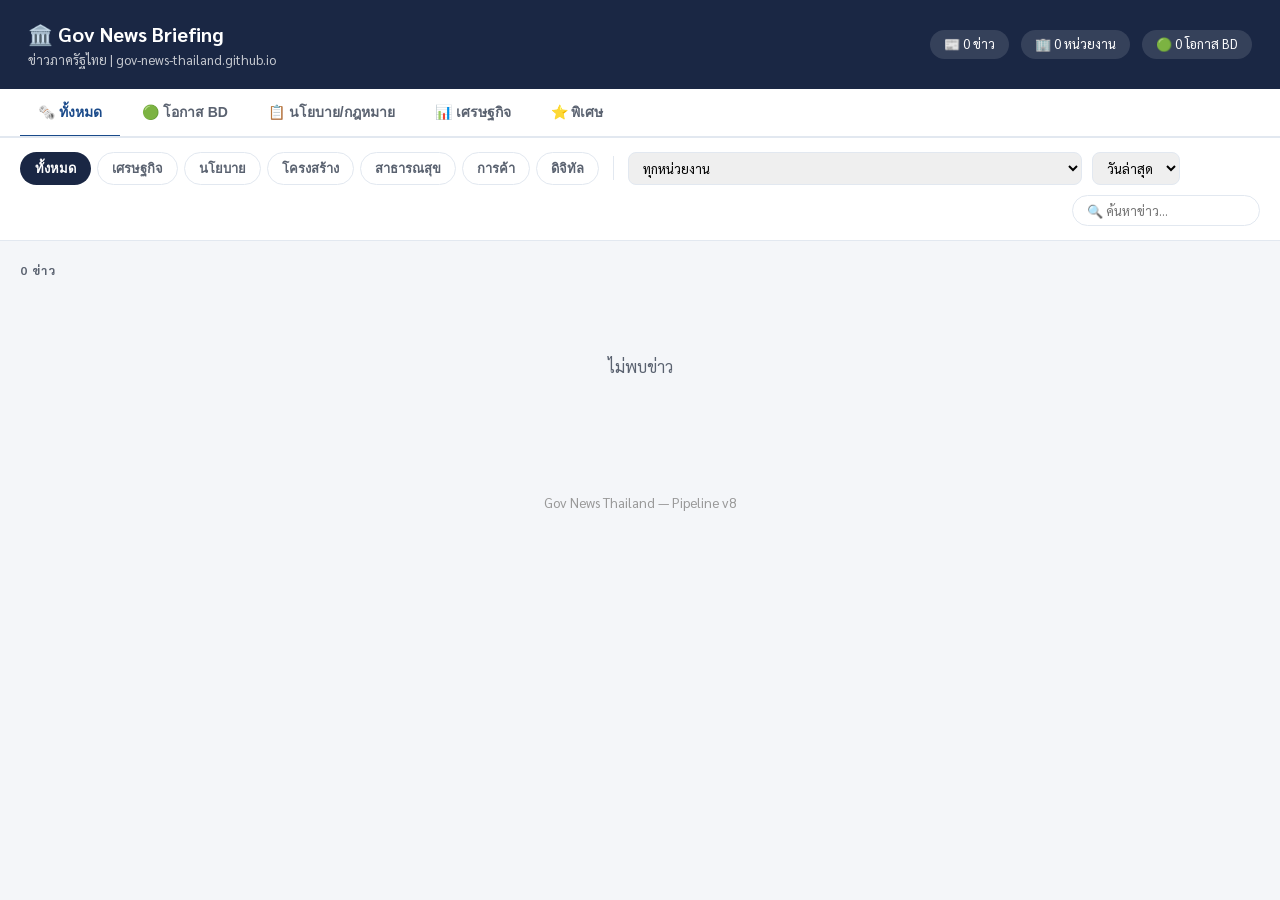
==== index.html @ 4b2e3bde "Update date filter: default to latest day, add yesterday option" ====
<!DOCTYPE html>
<html lang="th">
<head>
<meta charset="UTF-8">
<meta name="viewport" content="width=device-width, initial-scale=1.0">
<title>Gov News Briefing — ข่าวภาครัฐไทย</title>
<link rel="stylesheet" href="./assets/style.css">
</head>
<body>
<header class="site-header">
  <div>
    <h1>🏛️ Gov News Briefing</h1>
    <div class="meta" id="headerMeta">ข่าวภาครัฐไทย | gov-news-thailand.github.io</div>
  </div>
  <div class="stats" id="headerStats">
    <div class="stat-pill" id="statTotal">📰 0 ข่าว</div>
    <div class="stat-pill" id="statAgencies">🏢 0 หน่วยงาน</div>
    <div class="stat-pill" id="statBD">🟢 0 โอกาส BD</div>
  </div>
</header>
<nav class="tab-bar">
  <button class="tab-btn active" data-tab="all">🗞️ ทั้งหมด</button>
  <button class="tab-btn" data-tab="bd">🟢 โอกาส BD</button>
  <button class="tab-btn" data-tab="policy">📋 นโยบาย/กฎหมาย</button>
  <button class="tab-btn" data-tab="economy">📊 เศรษฐกิจ</button>
  <button class="tab-btn" data-tab="special">⭐ พิเศษ</button>
</nav>
<div class="filter-bar" id="filterBar">
  <div class="filter-group" id="catFilters">
    <button class="filter-btn active" data-cat="ALL">ทั้งหมด</button>
    <button class="filter-btn" data-cat="ECONOMY">เศรษฐกิจ</button>
    <button class="filter-btn" data-cat="POLICY">นโยบาย</button>
    <button class="filter-btn" data-cat="INFRA">โครงสร้าง</button>
    <button class="filter-btn" data-cat="HEALTH">สาธารณสุข</button>
    <button class="filter-btn" data-cat="TRADE">การค้า</button>
    <button class="filter-btn" data-cat="DIGITAL">ดิจิทัล</button>
  </div>
  <div class="filter-sep"></div>
  <select class="agency-filter" id="agencyFilter">
    <option value="">ทุกหน่วยงาน</option>
  </select>
  <select class="days-filter" id="daysFilter">
    <option value="1" selected>วันล่าสุด</option>
    <option value="2">เมื่อวาน</option>
    <option value="3">3 วัน</option>
    <option value="7">7 วัน</option>
    <option value="all">ทั้งหมด</option>
  </select>
  <input class="search-box" id="searchInput" placeholder="🔍 ค้นหาข่าว...">
</div>
<div class="main" id="mainContent">
  <div class="section-label" id="sectionLabel">กำลังโหลด...</div>
  <div class="card-grid" id="cardGrid"></div>
  <div class="empty-msg" id="emptyMsg" style="display:none">ไม่พบข่าว</div>
</div>
<div class="special-page" id="specialPage">
  <div class="special-tabs">
    <button class="special-tab-btn active" data-stab="proc">📦 จัดซื้อจัดจ้าง</button>
    <button class="special-tab-btn" data-stab="tax">💰 ภาษี</button>
    <button class="special-tab-btn" data-stab="labor">👷 แรงงาน</button>
  </div>
  <div class="card-area" id="specialContent"></div>
</div>
<div class="modal-overlay" id="modalOverlay">
  <div class="modal-box" id="modalBox"></div>
</div>
<footer><p>Gov News Thailand — Pipeline v8</p></footer>
<script src="./js/app.js"></script>
</body>
</html>
---- assets/style.css ----
@import url('https://fonts.googleapis.com/css2?family=Sarabun:wght@300;400;600;700&display=swap');
:root{--bg:#f4f6f9;--card-bg:#fff;--header-bg:#1a2744;--text:#1a1a2e;--text-sub:#5a6270;--border:#e2e8f0;--shadow:0 2px 8px rgba(0,0,0,0.08);--radius:10px;--accent:#1a4a8a;--pri-a:#e74c3c;--pri-b:#f39c12;--pri-c:#95a5a6}
*{box-sizing:border-box;margin:0;padding:0}
body{font-family:'Sarabun','Noto Sans Thai',sans-serif;background:var(--bg);color:var(--text);font-size:15px;line-height:1.6}
.site-header{background:var(--header-bg);color:#fff;padding:18px 28px;display:flex;align-items:center;justify-content:space-between;flex-wrap:wrap;gap:12px}
.site-header h1{font-size:20px;font-weight:700}.site-header .meta{font-size:13px;opacity:.75}
.stats{display:flex;gap:12px;flex-wrap:wrap}.stat-pill{background:rgba(255,255,255,.12);border-radius:20px;padding:4px 14px;font-size:13px}
.tab-bar{background:#fff;border-bottom:2px solid var(--border);padding:0 20px;display:flex;gap:4px;overflow-x:auto}
.tab-btn{padding:12px 18px;font-size:14px;font-weight:600;border:none;background:none;cursor:pointer;color:var(--text-sub);border-bottom:3px solid transparent;margin-bottom:-2px;white-space:nowrap;transition:.2s}
.tab-btn:hover{color:var(--accent)}.tab-btn.active{color:var(--accent);border-bottom-color:var(--accent)}
.filter-bar{background:#fff;padding:14px 20px;display:flex;gap:10px;flex-wrap:wrap;align-items:center;border-bottom:1px solid var(--border)}
.filter-group{display:flex;gap:6px;flex-wrap:wrap}
.filter-btn{padding:5px 14px;border-radius:20px;font-size:13px;font-weight:600;border:1.5px solid var(--border);background:#fff;cursor:pointer;color:var(--text-sub);transition:.15s}
.filter-btn:hover{border-color:#666;color:#333}.filter-btn.active{color:#fff;background:var(--header-bg);border-color:transparent}
.filter-sep{width:1px;height:24px;background:var(--border);margin:0 4px}
.agency-filter,.days-filter{padding:6px 10px;border-radius:8px;border:1.5px solid var(--border);font-size:13px;font-family:inherit;cursor:pointer}
.search-box{margin-left:auto;padding:6px 14px;border-radius:20px;border:1.5px solid var(--border);font-size:13px;min-width:180px;font-family:inherit}
.search-box:focus{outline:none;border-color:var(--accent)}
.main{max-width:1300px;margin:0 auto;padding:20px}
.section-label{font-size:12px;font-weight:700;color:var(--text-sub);text-transform:uppercase;letter-spacing:1px;margin-bottom:14px}
.card-grid{display:grid;grid-template-columns:repeat(auto-fill,minmax(340px,1fr));gap:16px}
.news-card{background:var(--card-bg);border-radius:var(--radius);border:1px solid var(--border);box-shadow:var(--shadow);padding:16px 18px;cursor:pointer;transition:.2s;display:flex;flex-direction:column;gap:10px}
.news-card:hover{box-shadow:0 6px 20px rgba(0,0,0,.12);transform:translateY(-2px)}
.news-card.hidden{display:none}
.news-card.priority-A{border-left:4px solid var(--pri-a)}
.news-card.priority-B{border-left:4px solid var(--pri-b)}
.news-card.priority-C{border-left:4px solid var(--pri-c)}
.card-top{display:flex;align-items:center;gap:8px;flex-wrap:wrap}
.cat-badge{font-size:11px;font-weight:700;padding:3px 10px;border-radius:12px;color:#fff}
.cat-ECONOMY{background:#1a6b3a}.cat-POLICY{background:#1a4a8a}.cat-LAW{background:#6b1a6b}
.cat-POLITICS{background:#8a4a00}.cat-INFRA{background:#556b2f}.cat-HEALTH{background:#cc0033}
.cat-TRADE{background:#008080}.cat-INTEGRITY{background:#8b0000}.cat-DIGITAL{background:#006699}.cat-ENERGY{background:#cc6600}
.agency-tag{font-size:11px;background:#f0f4ff;color:#3a5a99;padding:2px 8px;border-radius:10px;font-weight:600}
.date-tag{font-size:11px;color:var(--text-sub);margin-left:auto}
.bd-badge{font-size:11px;font-weight:700;background:#fff3cd;color:#856404;padding:2px 8px;border-radius:10px;border:1px solid #f0c04d}
.origin-badge{font-size:11px;font-weight:600;padding:2px 8px;border-radius:10px}
.origin-direct{background:#ebf5fb;color:#2980b9}.origin-indirect{background:#fef9e7;color:#f39c12}
.card-headline{font-size:15px;font-weight:700;line-height:1.45}
.card-summary{font-size:13.5px;color:#3a3a4a;line-height:1.65}
.card-highlights{display:flex;gap:6px;flex-wrap:wrap}
.hl-chip{font-size:12px;background:#f0f4ff;color:#2a4a99;padding:2px 8px;border-radius:8px;font-weight:600}
.card-footer{display:flex;align-items:center;justify-content:space-between;margin-top:4px}
.src-link{font-size:12px;color:var(--accent);text-decoration:none;font-weight:600}.src-link:hover{text-decoration:underline}
.modal-overlay{display:none;position:fixed;inset:0;background:rgba(0,0,0,.5);z-index:1000;align-items:center;justify-content:center;padding:20px}
.modal-overlay.open{display:flex}
.modal-box{background:#fff;border-radius:14px;max-width:700px;width:100%;max-height:85vh;overflow-y:auto;padding:28px;box-shadow:0 20px 60px rgba(0,0,0,.25)}
.modal-close{float:right;background:#f0f0f0;border:none;border-radius:50%;width:32px;height:32px;font-size:18px;cursor:pointer;line-height:32px;text-align:center}
.modal-headline{font-size:20px;font-weight:700;line-height:1.4;margin:10px 0 12px}
.modal-meta{font-size:13px;color:var(--text-sub);margin-bottom:14px;display:flex;gap:10px;flex-wrap:wrap}
.modal-body{font-size:14.5px;line-height:1.75;color:#2a2a3a;white-space:pre-line}
.modal-section{margin-top:16px;padding-top:14px;border-top:1px solid var(--border)}
.modal-section h4{font-size:13px;font-weight:700;color:var(--text-sub);margin-bottom:6px}
.modal-link{display:inline-block;margin-top:12px;padding:8px 18px;background:var(--accent);color:#fff;border-radius:8px;font-size:13px;font-weight:700;text-decoration:none}
.special-page{display:none;max-width:1300px;margin:0 auto;padding:20px}.special-page.active{display:block}
.special-tabs{background:#fffbf0;border-bottom:1px solid #e8d88a;padding:0 20px;display:flex;gap:4px;overflow-x:auto}
.special-tab-btn{padding:9px 16px;font-size:13px;font-weight:600;border:none;background:none;cursor:pointer;color:#8a6800;border-bottom:3px solid transparent;white-space:nowrap}
.special-tab-btn.active{color:#5a4000;border-bottom-color:#e8a800;background:rgba(232,168,0,.08)}
.article-detail{background:var(--card-bg);border-radius:var(--radius);padding:28px;box-shadow:var(--shadow)}
.article-detail h1{font-size:22px;margin-bottom:16px;line-height:1.4}
.article-detail .meta{font-size:13px;color:var(--text-sub);margin-bottom:16px}
.article-detail .article-content{font-size:15px;line-height:1.8;white-space:pre-line}
.article-detail .bd-section{margin-top:20px;padding:16px;background:#e8f5e9;border-radius:8px}
.empty-msg{text-align:center;padding:60px;color:var(--text-sub);font-size:16px}
footer{text-align:center;padding:2rem;color:#999;font-size:.85rem}
@media(max-width:768px){.card-grid{grid-template-columns:1fr}.filter-bar{flex-direction:column;align-items:stretch}.search-box{margin-left:0}.site-header{padding:14px 16px}.site-header h1{font-size:17px}}
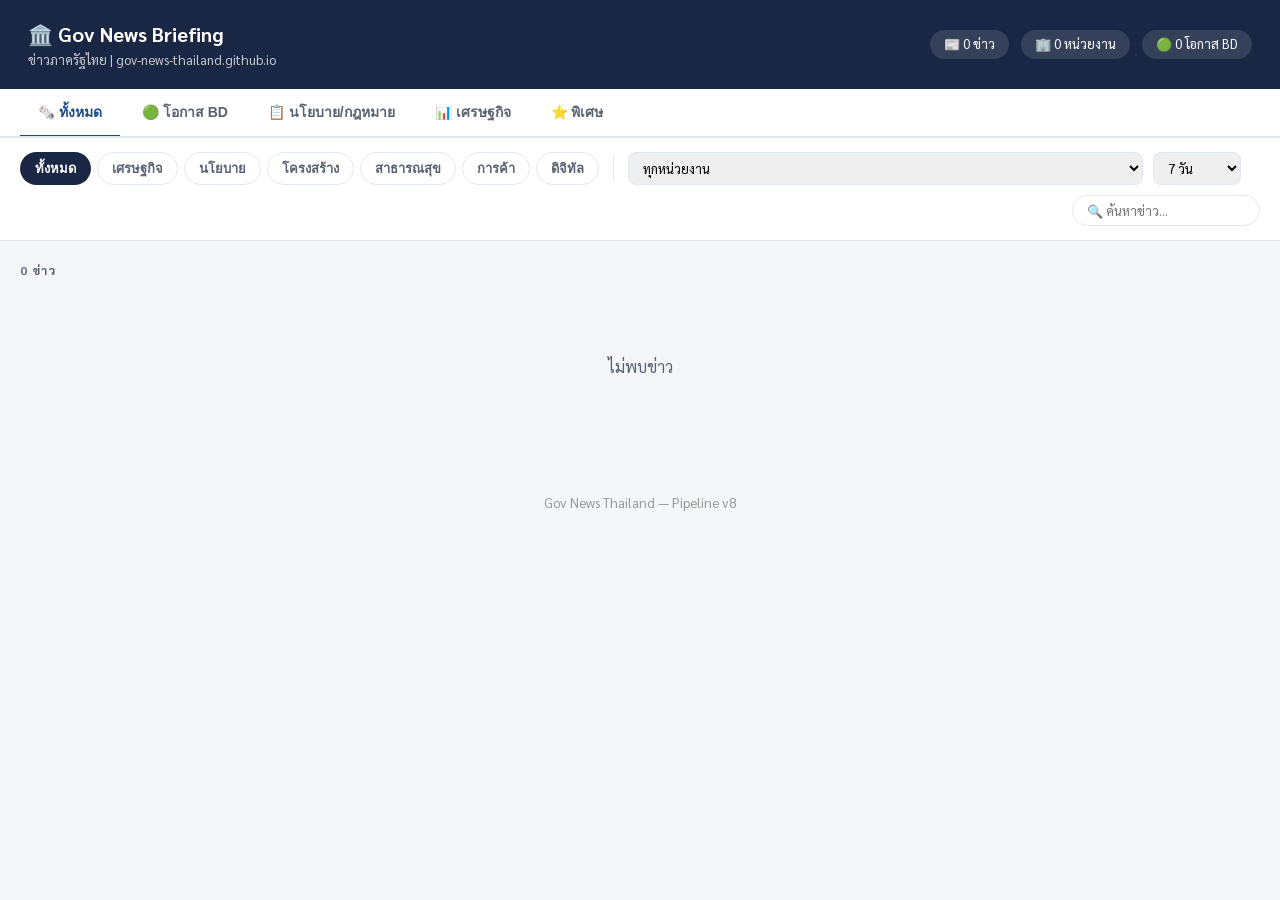
==== commit d63c2450: "Default date filter to 7 days" ====
--- a/index.html
+++ b/index.html
@@ -40,10 +40,12 @@
     <option value="">ทุกหน่วยงาน</option>
   </select>
   <select class="days-filter" id="daysFilter">
-    <option value="1" selected>วันล่าสุด</option>
+    <option value="1">วันล่าสุด</option>
     <option value="2">เมื่อวาน</option>
     <option value="3">3 วัน</option>
-    <option value="7">7 วัน</option>
+    <option value="7" selected>7 วัน</option>
+    <option value="14">14 วัน</option>
+    <option value="30">30 วัน</option>
     <option value="all">ทั้งหมด</option>
   </select>
   <input class="search-box" id="searchInput" placeholder="🔍 ค้นหาข่าว...">
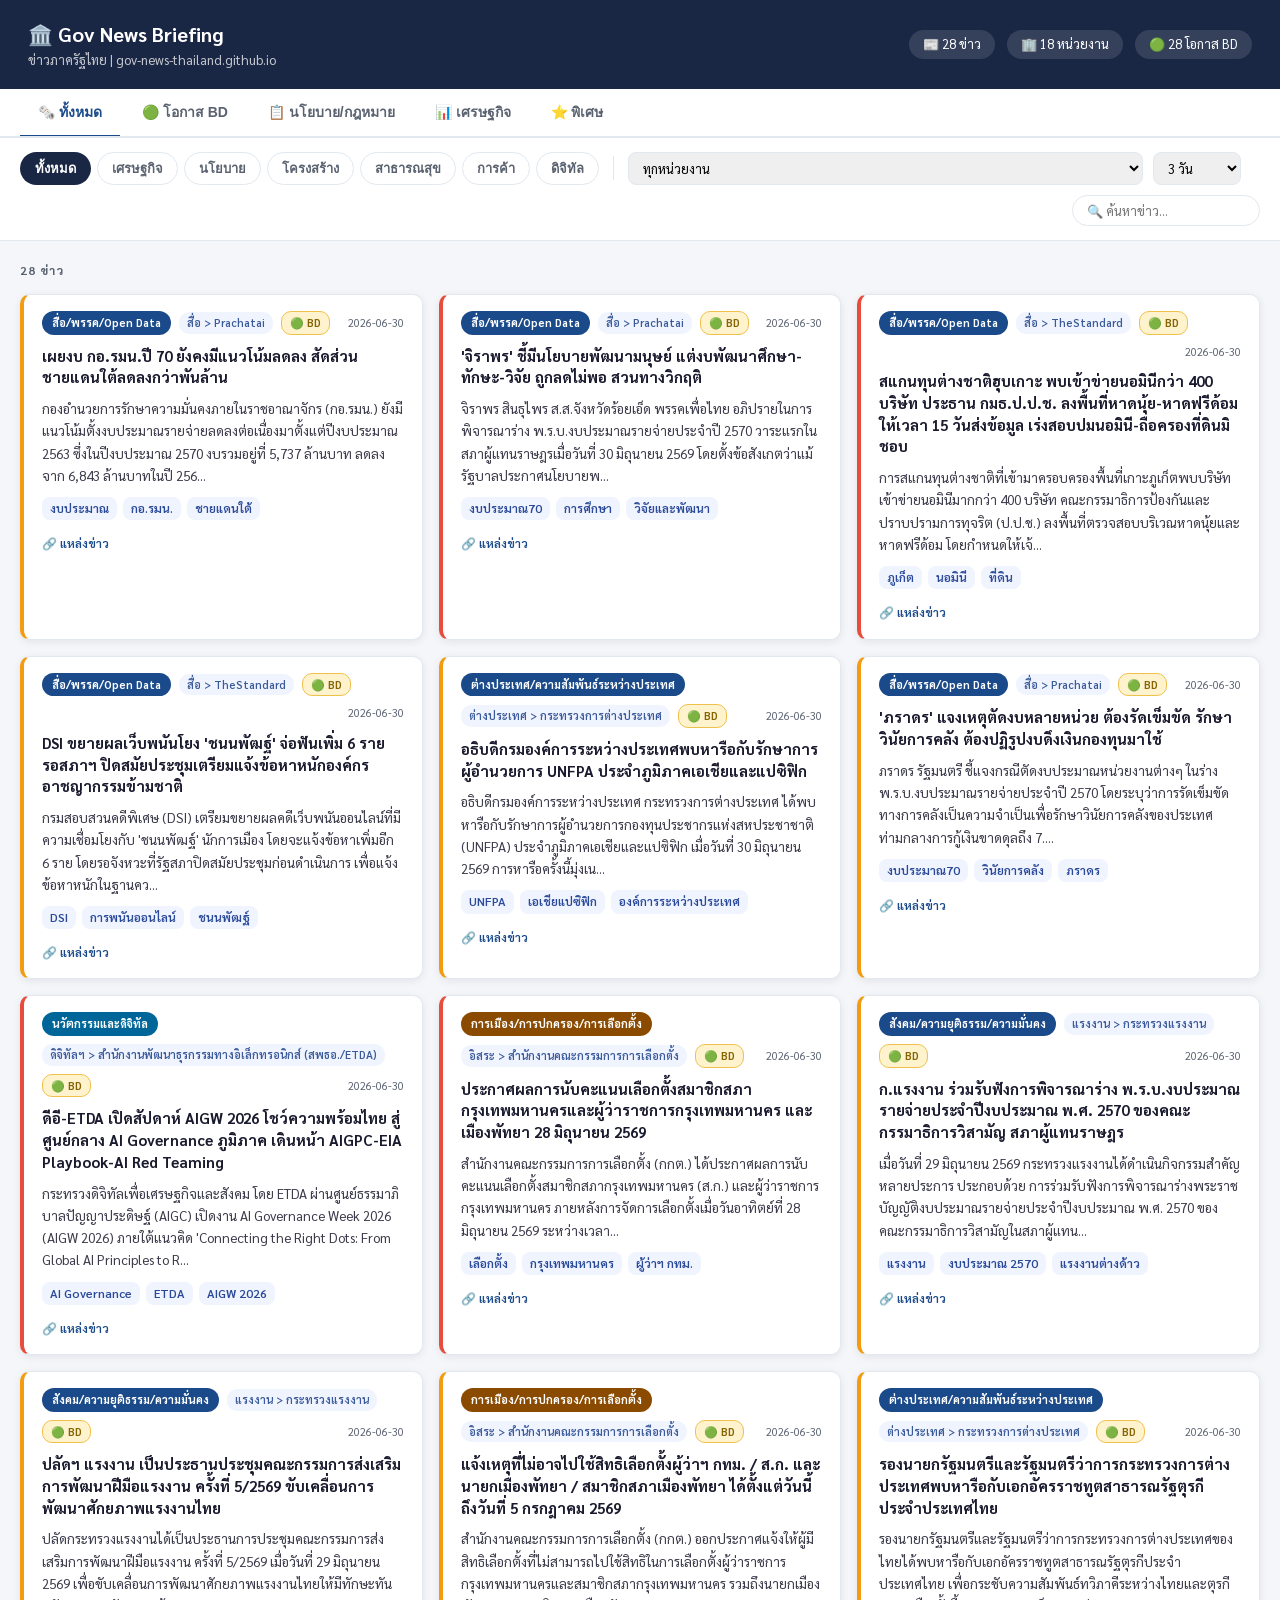
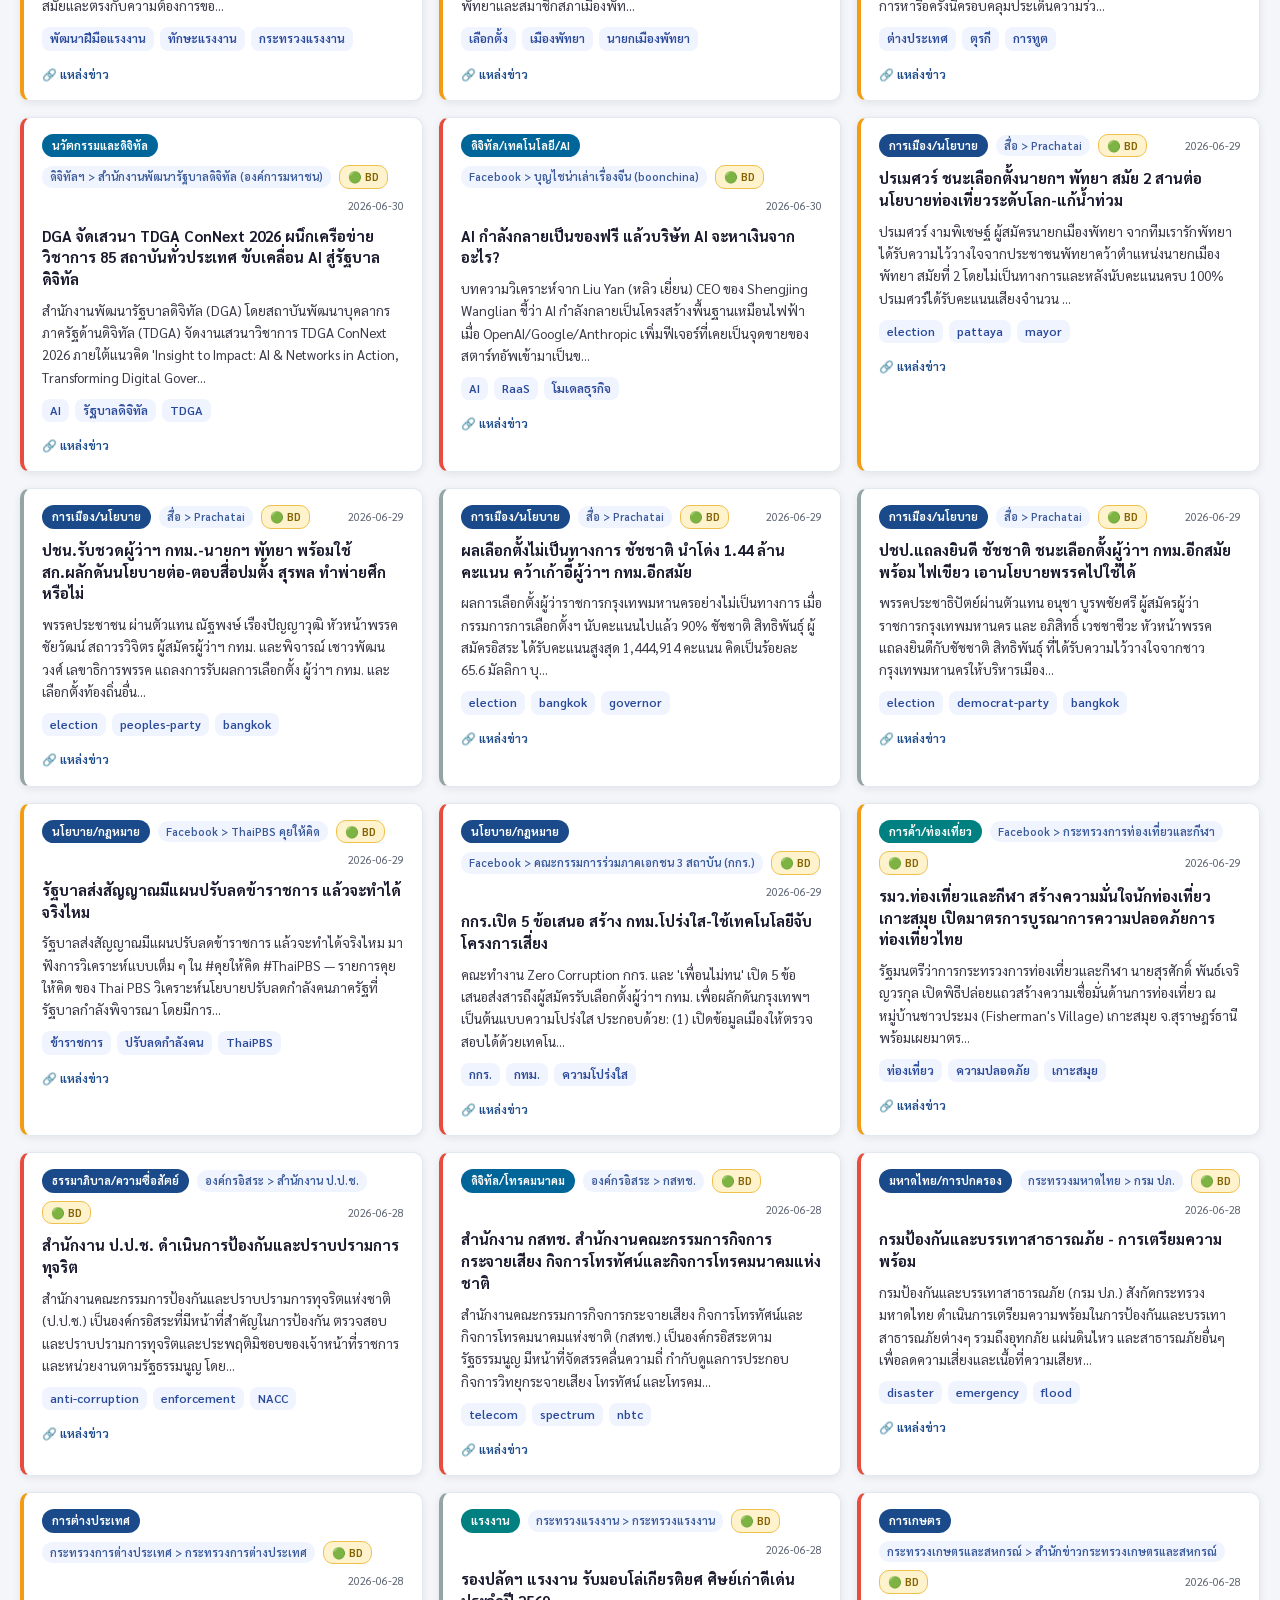
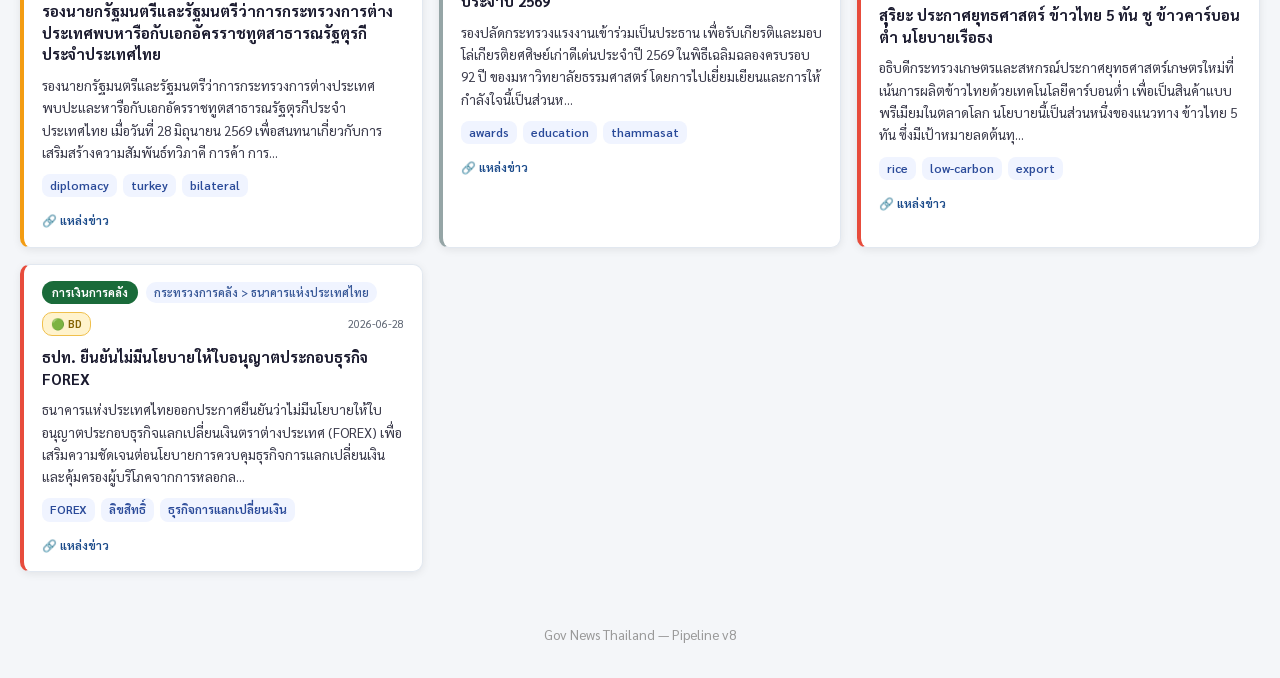
==== commit d4d6de91: "Add news 2026-06-30" ====
--- a/index.html
+++ b/index.html
@@ -42,8 +42,8 @@
   <select class="days-filter" id="daysFilter">
     <option value="1">วันล่าสุด</option>
     <option value="2">เมื่อวาน</option>
-    <option value="3">3 วัน</option>
-    <option value="7" selected>7 วัน</option>
+    <option value="3" selected>3 วัน</option>
+    <option value="7">7 วัน</option>
     <option value="14">14 วัน</option>
     <option value="30">30 วัน</option>
     <option value="all">ทั้งหมด</option>
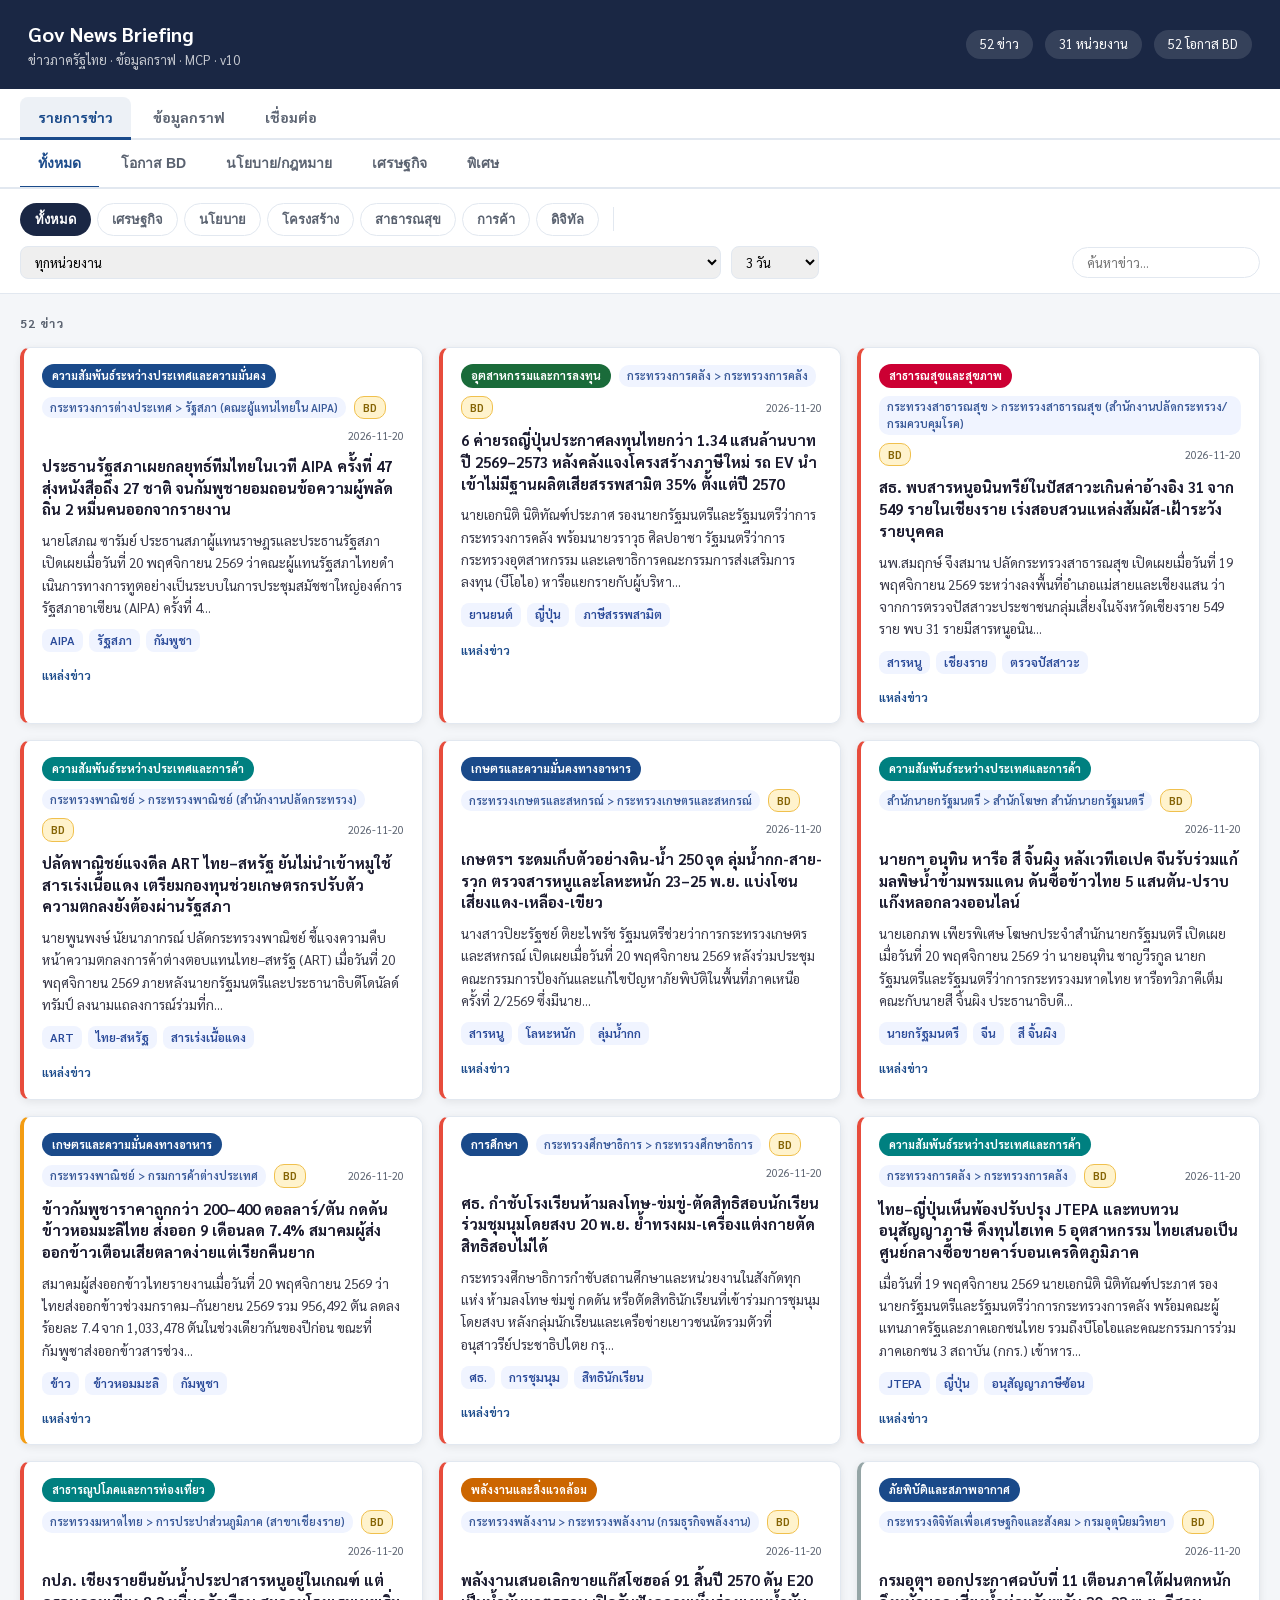
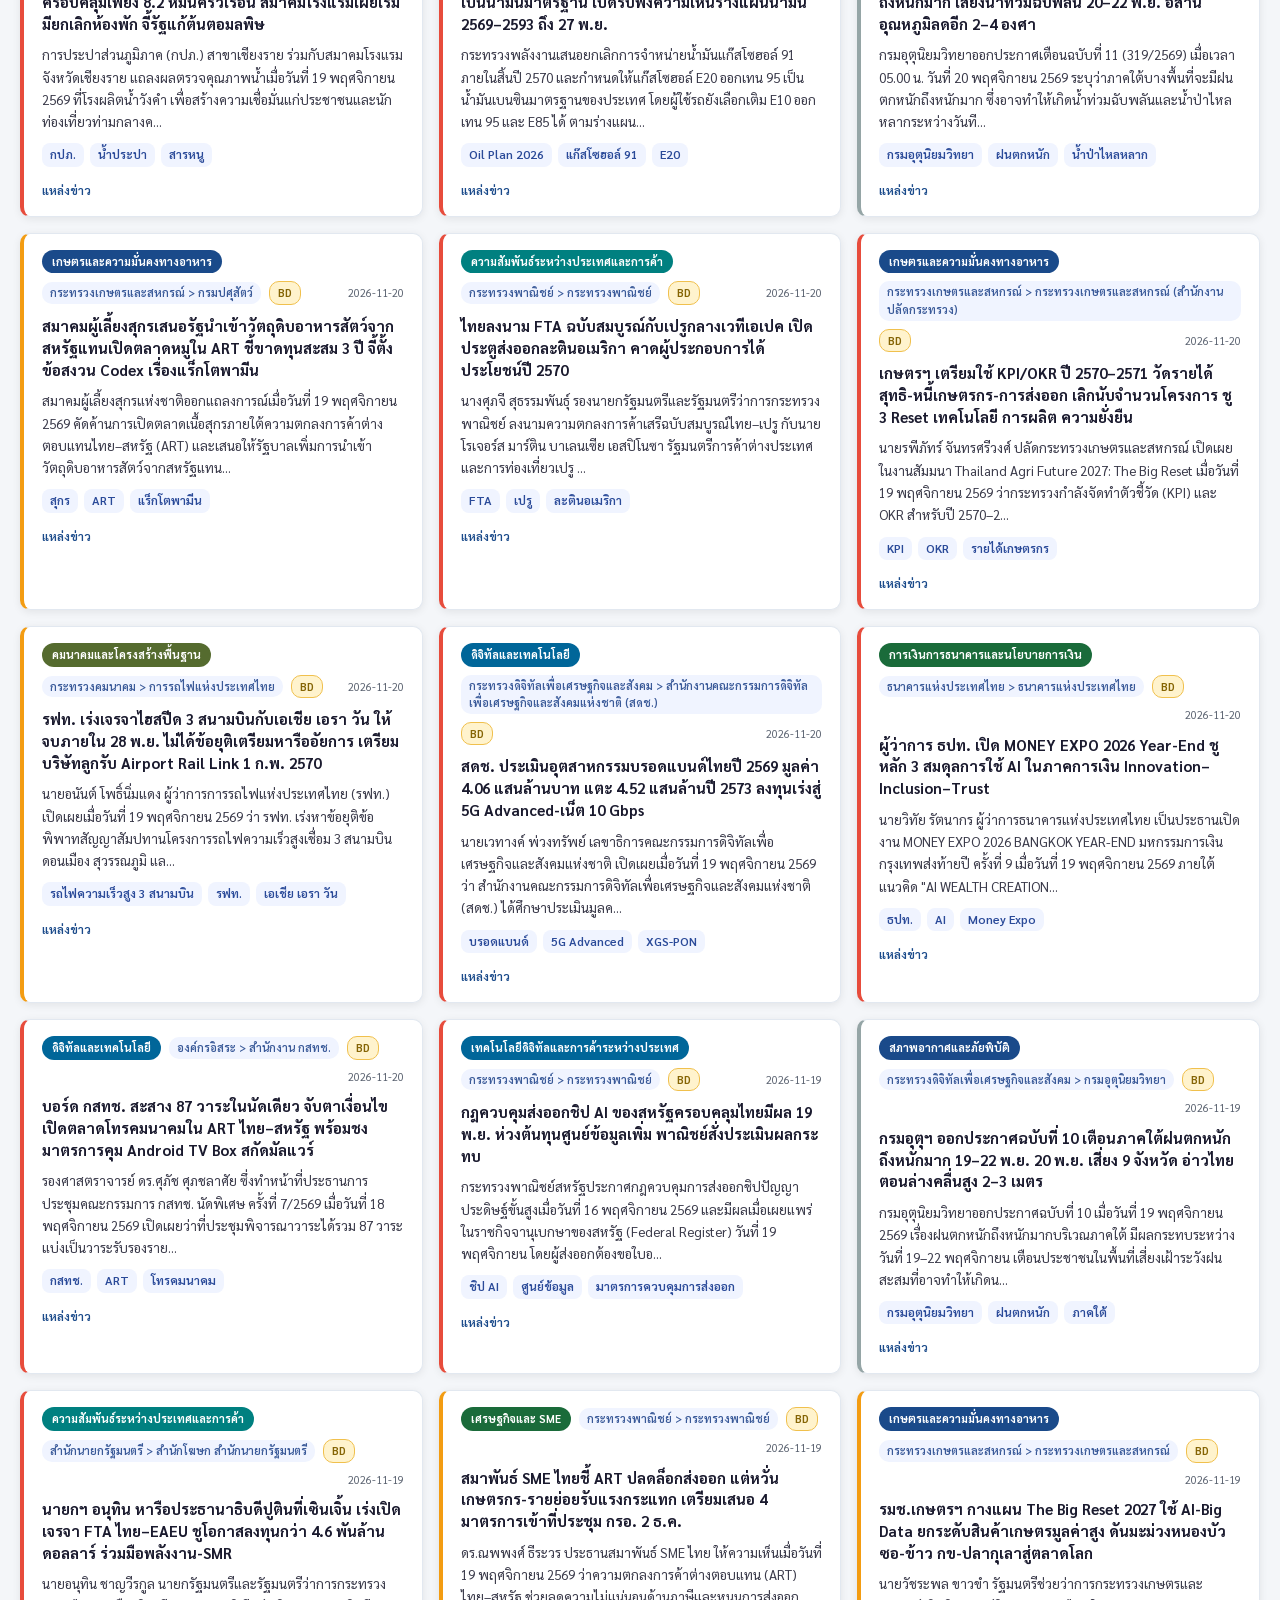
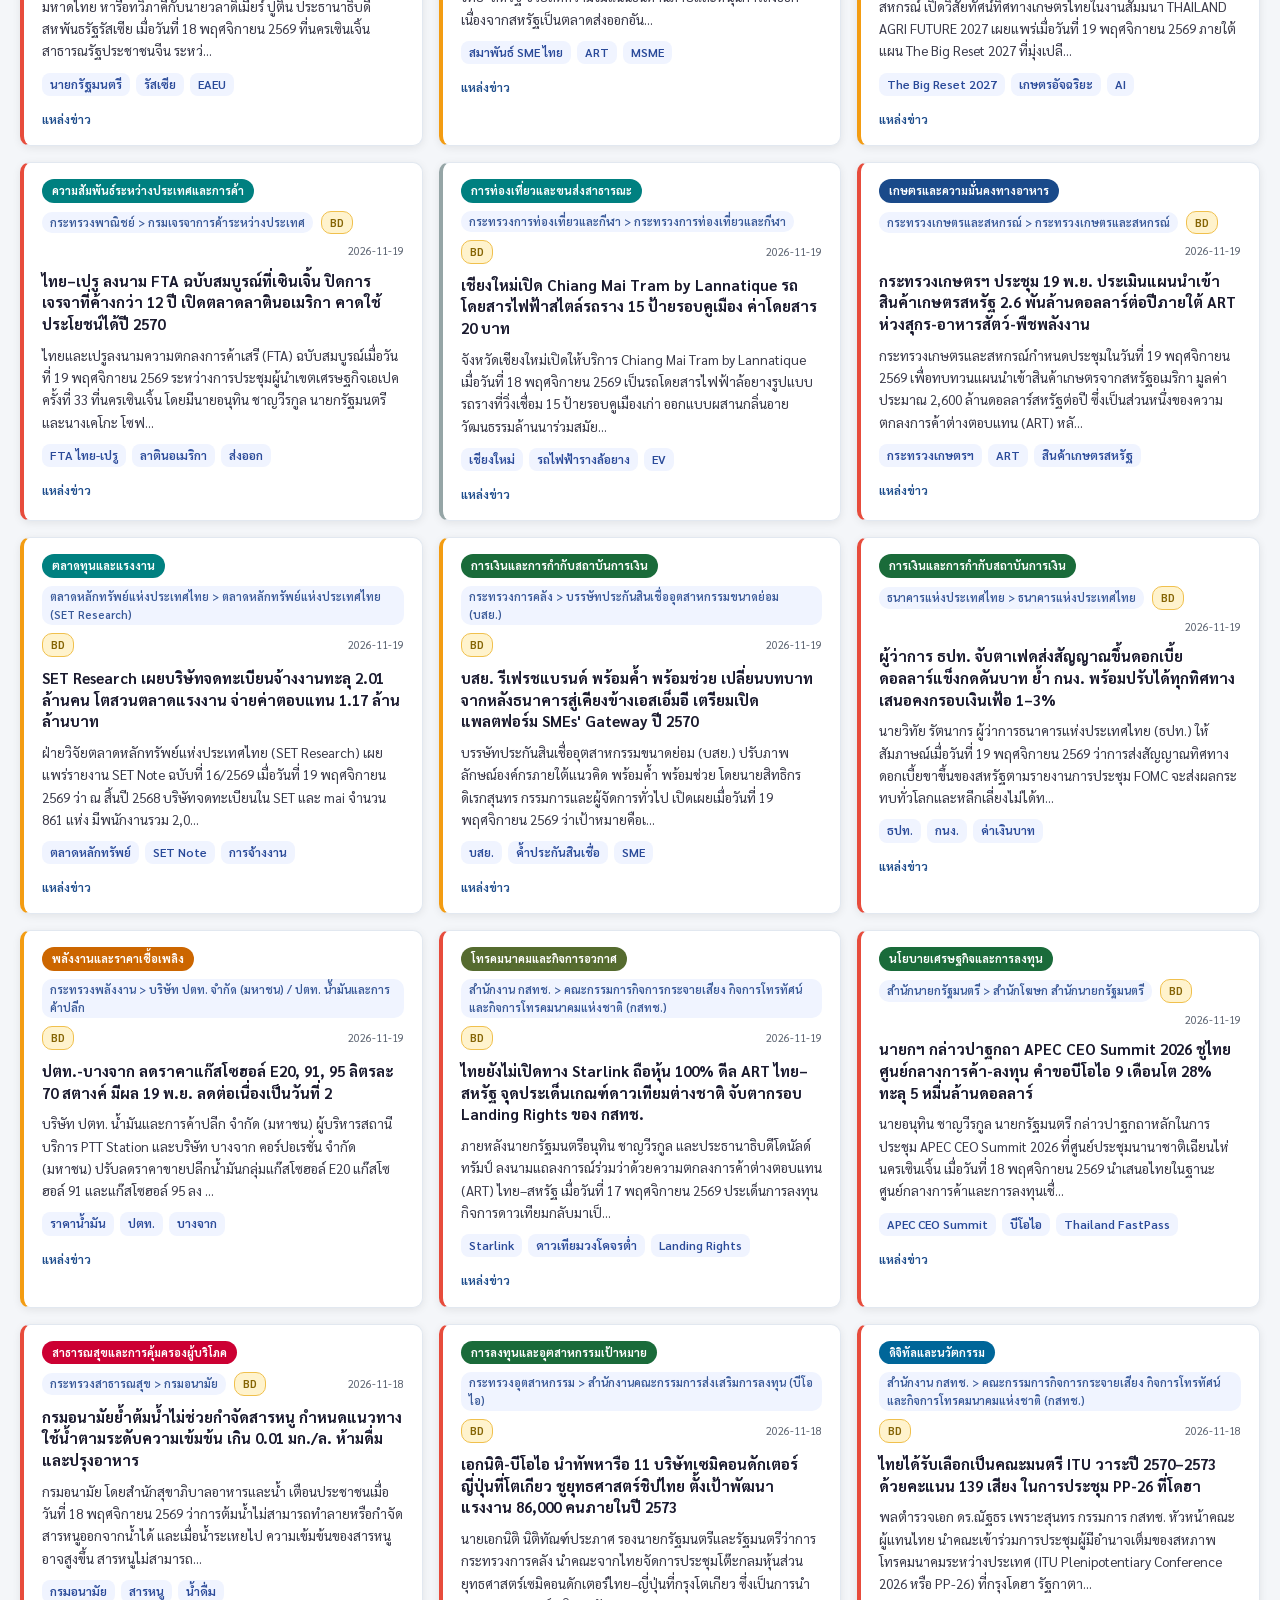
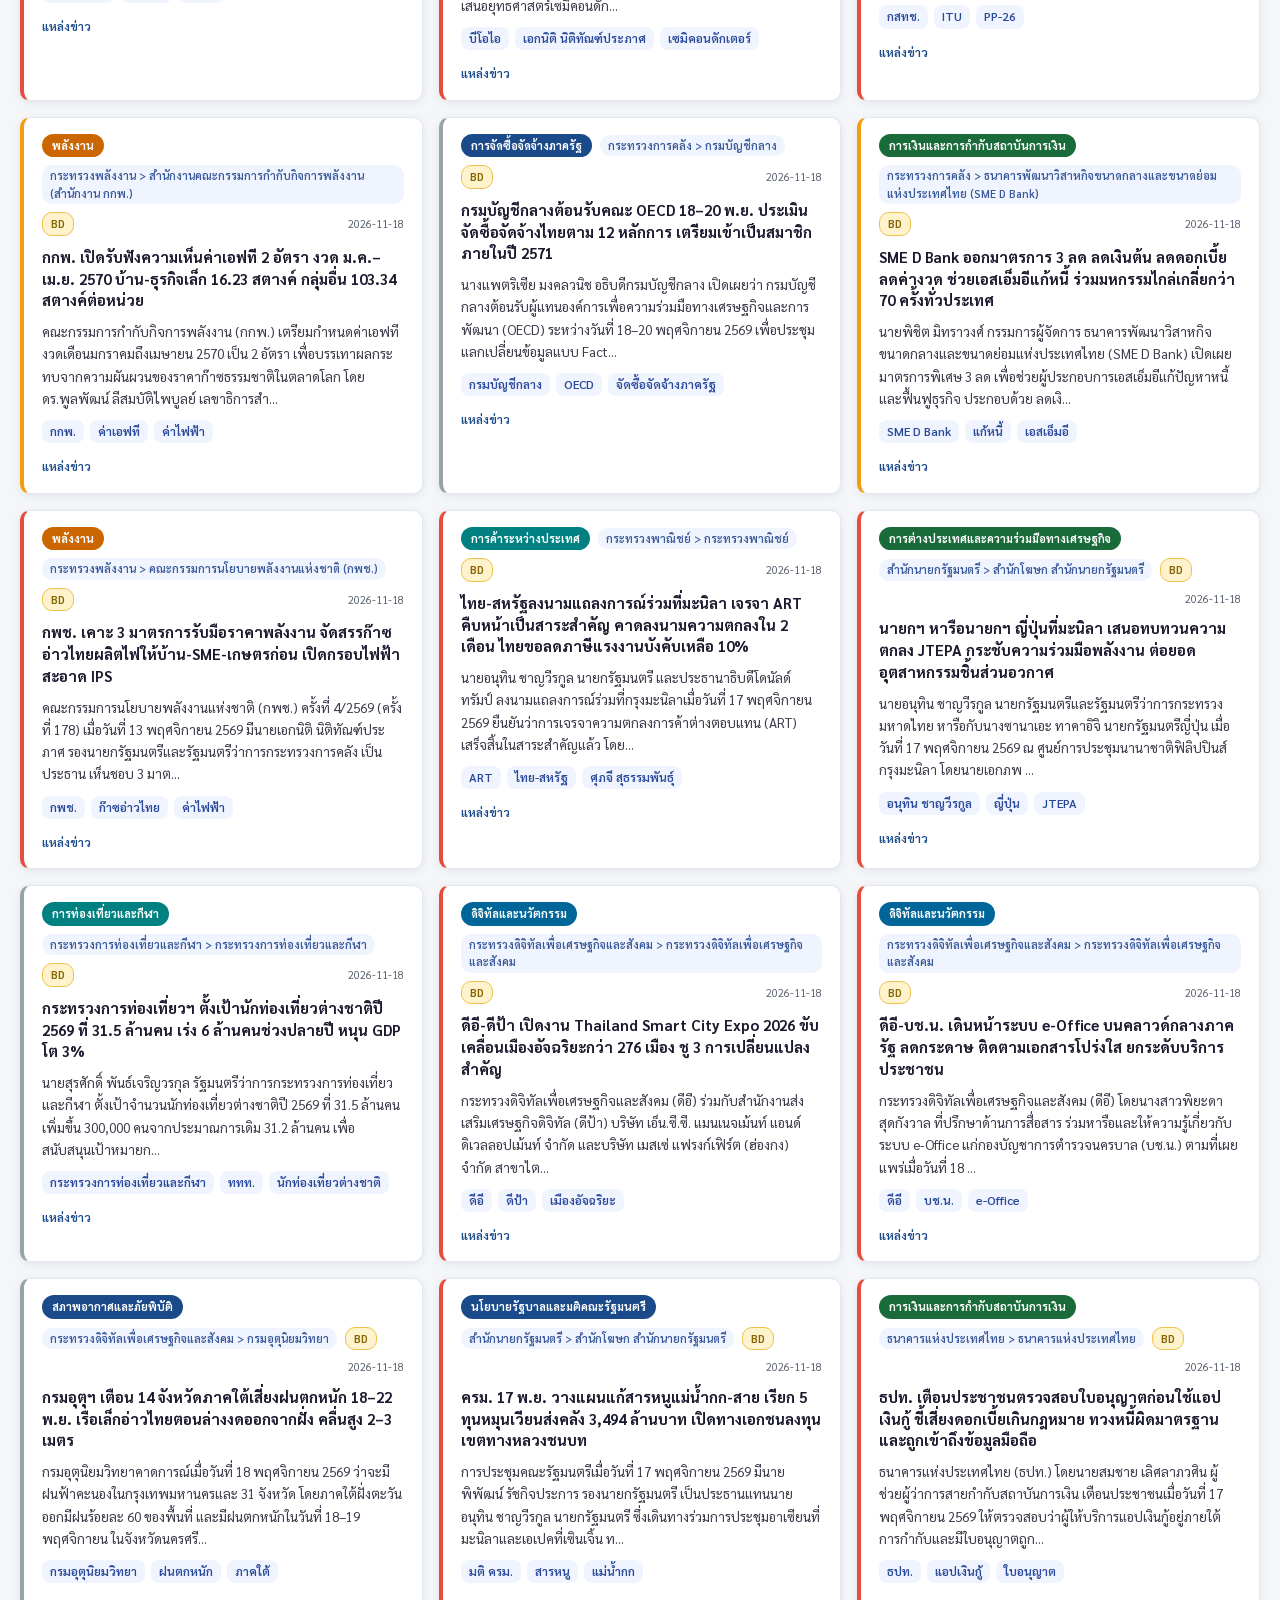
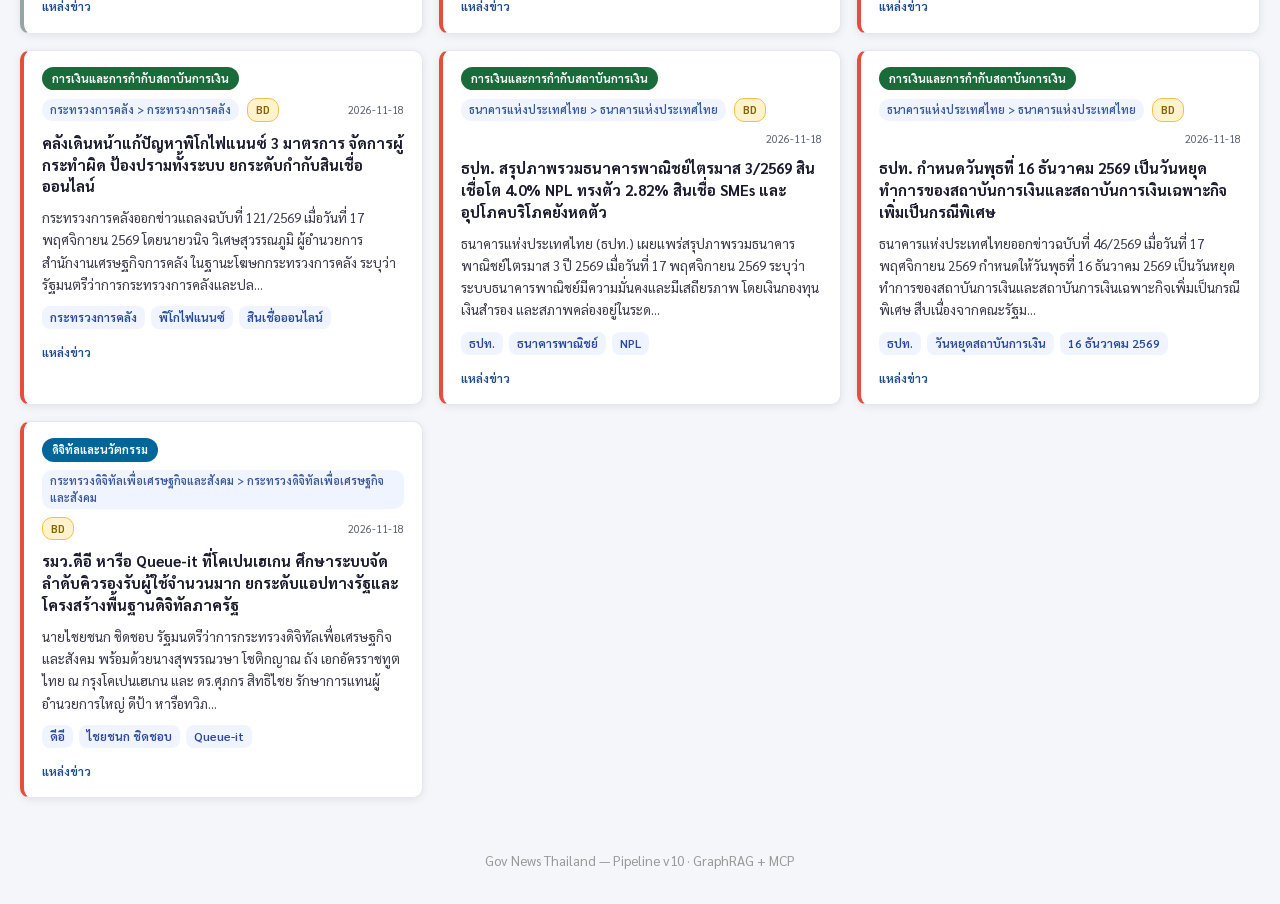
==== commit d8156b53: "Release Pipeline v10: GraphRAG brain tab, MCP connect, and UX polish. Add interactive knowledge grap" ====
--- a/index.html
+++ b/index.html
@@ -3,27 +3,35 @@
 <head>
 <meta charset="UTF-8">
 <meta name="viewport" content="width=device-width, initial-scale=1.0">
-<title>Gov News Briefing — ข่าวภาครัฐไทย</title>
-<link rel="stylesheet" href="./assets/style.css">
+<title>Gov News Briefing — ข่าวภาครัฐไทย · v10</title>
+<link rel="stylesheet" href="./assets/style.css?v=20261120v10">
 </head>
 <body>
 <header class="site-header">
   <div>
-    <h1>🏛️ Gov News Briefing</h1>
-    <div class="meta" id="headerMeta">ข่าวภาครัฐไทย | gov-news-thailand.github.io</div>
+    <h1>Gov News Briefing</h1>
+    <div class="meta" id="headerMeta">ข่าวภาครัฐไทย · ข้อมูลกราฟ · MCP · v10</div>
   </div>
   <div class="stats" id="headerStats">
-    <div class="stat-pill" id="statTotal">📰 0 ข่าว</div>
-    <div class="stat-pill" id="statAgencies">🏢 0 หน่วยงาน</div>
-    <div class="stat-pill" id="statBD">🟢 0 โอกาส BD</div>
+    <div class="stat-pill" id="statTotal">0 ข่าว</div>
+    <div class="stat-pill" id="statAgencies">0 หน่วยงาน</div>
+    <div class="stat-pill" id="statBD">0 โอกาส BD</div>
   </div>
 </header>
+
+<nav class="top-tabs" aria-label="ส่วนหลัก">
+  <button type="button" class="top-tab is-active" data-maintab="news" id="tab-news">รายการข่าว</button>
+  <button type="button" class="top-tab" data-maintab="brain" id="tab-brain">ข้อมูลกราฟ</button>
+  <button type="button" class="top-tab" data-maintab="connect" id="tab-connect">เชื่อมต่อ</button>
+</nav>
+
+<section id="view-news">
 <nav class="tab-bar">
-  <button class="tab-btn active" data-tab="all">🗞️ ทั้งหมด</button>
-  <button class="tab-btn" data-tab="bd">🟢 โอกาส BD</button>
-  <button class="tab-btn" data-tab="policy">📋 นโยบาย/กฎหมาย</button>
-  <button class="tab-btn" data-tab="economy">📊 เศรษฐกิจ</button>
-  <button class="tab-btn" data-tab="special">⭐ พิเศษ</button>
+  <button class="tab-btn active" data-tab="all">ทั้งหมด</button>
+  <button class="tab-btn" data-tab="bd">โอกาส BD</button>
+  <button class="tab-btn" data-tab="policy">นโยบาย/กฎหมาย</button>
+  <button class="tab-btn" data-tab="economy">เศรษฐกิจ</button>
+  <button class="tab-btn" data-tab="special">พิเศษ</button>
 </nav>
 <div class="filter-bar" id="filterBar">
   <div class="filter-group" id="catFilters">
@@ -48,7 +56,7 @@
     <option value="30">30 วัน</option>
     <option value="all">ทั้งหมด</option>
   </select>
-  <input class="search-box" id="searchInput" placeholder="🔍 ค้นหาข่าว...">
+  <input class="search-box" id="searchInput" placeholder="ค้นหาข่าว...">
 </div>
 <div class="main" id="mainContent">
   <div class="section-label" id="sectionLabel">กำลังโหลด...</div>
@@ -57,16 +65,158 @@
 </div>
 <div class="special-page" id="specialPage">
   <div class="special-tabs">
-    <button class="special-tab-btn active" data-stab="proc">📦 จัดซื้อจัดจ้าง</button>
-    <button class="special-tab-btn" data-stab="tax">💰 ภาษี</button>
-    <button class="special-tab-btn" data-stab="labor">👷 แรงงาน</button>
+    <button class="special-tab-btn active" data-stab="proc">จัดซื้อจัดจ้าง</button>
+    <button class="special-tab-btn" data-stab="tax">ภาษี</button>
+    <button class="special-tab-btn" data-stab="labor">แรงงาน</button>
   </div>
   <div class="card-area" id="specialContent"></div>
 </div>
+</section>
+
+<section id="view-brain" class="view-brain" hidden>
+  <div class="brain-shell">
+    <header class="brain-topbar">
+      <div class="brain-topbar-title">
+        <p class="brain-kicker">GraphRAG จากคลังข่าวภาครัฐ</p>
+        <h1>ข้อมูลกราฟ</h1>
+        <p class="brain-status-line" id="brain-status"></p>
+      </div>
+      <div class="brain-stats" id="brain-stats" aria-live="polite"></div>
+      <details class="brain-help-box">
+        <summary>คำอธิบาย</summary>
+        <div id="brain-help" class="brain-help"></div>
+      </details>
+    </header>
+
+    <div class="brain-filterbar" aria-label="ตัวกรองกราฟ">
+      <label class="brain-field brain-field-search">
+        <span>ค้นหา</span>
+        <input id="brain-search" type="search" placeholder="ชื่อโหนด แท็ก หมวด…" />
+      </label>
+      <fieldset class="brain-fieldset brain-fieldset-inline">
+        <legend>ชนิด</legend>
+        <div id="brain-kind-checks" class="brain-checks brain-checks-row">
+          <label><input type="checkbox" data-kind-check="case" checked /> ข่าว</label>
+          <label><input type="checkbox" data-kind-check="entity" checked /> เอนทิตี</label>
+          <label><input type="checkbox" data-kind-check="crime_type" /> หมวด</label>
+          <label><input type="checkbox" data-kind-check="daily" /> รายวัน</label>
+          <label><input type="checkbox" data-kind-check="unresolved" /> ลิงก์ค้าง</label>
+          <label><input type="checkbox" data-kind-check="other" /> อื่น</label>
+        </div>
+      </fieldset>
+      <label class="brain-field">
+        <span>กลุ่มเอนทิตี</span>
+        <select id="brain-entity-group"><option value="">ทั้งหมด</option></select>
+      </label>
+      <label class="brain-field">
+        <span>หน่วยงาน</span>
+        <select id="brain-bureau"><option value="">ทั้งหมด</option></select>
+      </label>
+      <label class="brain-field">
+        <span>หมวดข่าว</span>
+        <select id="brain-crime-type"><option value="">ทุกหมวด</option></select>
+      </label>
+      <label class="brain-field brain-field-narrow">
+        <span>degree ≥</span>
+        <input id="brain-min-degree" type="number" min="0" max="50" value="0" />
+      </label>
+      <label class="brain-field"><span>ตั้งแต่</span><input id="brain-date-from" type="date" /></label>
+      <label class="brain-field"><span>ถึง</span><input id="brain-date-to" type="date" /></label>
+      <label class="brain-field">
+        <span>ความสัมพันธ์</span>
+        <select id="brain-relation"><option value="">ทุกความสัมพันธ์</option></select>
+      </label>
+      <label class="brain-field">
+        <span>ป้ายชื่อ</span>
+        <select id="brain-labels">
+          <option value="auto" selected>อัตโนมัติ</option>
+          <option value="all">ทั้งหมด</option>
+          <option value="none">ซ่อน</option>
+        </select>
+      </label>
+      <label class="brain-check"><input type="checkbox" id="brain-hide-orphans" checked /> ซ่อนไร้ลิงก์</label>
+      <label class="brain-check"><input type="checkbox" id="brain-isolate" /> โฟกัสเพื่อนบ้าน</label>
+      <div class="brain-filter-actions">
+        <button type="button" class="btn-ghost" id="brain-reset">รีเซ็ต</button>
+        <button type="button" class="btn-ghost" id="brain-zoom-out" title="ซูมออก">−</button>
+        <button type="button" class="btn-ghost" id="brain-zoom-fit" title="พอดีจอ">พอดี</button>
+        <button type="button" class="btn-ghost" id="brain-zoom-in" title="ซูมเข้า">+</button>
+      </div>
+    </div>
+
+    <div class="brain-legend-row">
+      <div class="brain-legend" id="brain-legend" aria-label="คำอธิบายสี"></div>
+      <span class="muted" id="brain-meta"></span>
+      <span class="muted brain-hint">โหนดใหญ่ = หน่วยงาน หมวด หรือภาคส่วน · จุดเล็ก = หัวข่าว · ลากพื้นหลังเลื่อน · สกอร์ลซูม</span>
+    </div>
+
+    <div class="brain-workspace">
+      <div class="brain-stage">
+        <canvas id="brain-canvas" width="1600" height="900" aria-label="ข้อมูลกราฟ"></canvas>
+        <aside id="brain-detail" class="brain-detail" aria-label="รายละเอียดโหนดที่เลือก" aria-live="polite"></aside>
+      </div>
+      <aside class="brain-chat" aria-label="แชทถามจากกราฟ">
+        <div class="brain-chat-log" id="brain-chat-log">
+          <div class="brain-chat-empty" id="brain-chat-empty">
+            <p class="brain-kind">ถามจากกราฟ</p>
+            <p>เลือกตัวอย่าง หรือพิมพ์คำถามด้านล่าง</p>
+            <div class="brain-ask-examples" id="brain-ask-examples">
+              <button type="button" class="btn-ghost brain-example" data-example="0" data-mode="all">กระทรวงการคลังมีข่าวเกี่ยวกับภาษีหรือ BOI อะไรบ้างช่วงนี้</button>
+              <button type="button" class="btn-ghost brain-example" data-example="1" data-mode="all">มีโอกาส BD ด้านดิจิทัลหรือ EV อะไรบ้าง</button>
+              <button type="button" class="btn-ghost brain-example" data-example="2" data-mode="all">สำนักนายกรัฐมนตรีพูดถึงความสัมพันธ์กับจีนอย่างไร</button>
+            </div>
+          </div>
+        </div>
+        <form class="brain-chat-form" id="brain-chat-form">
+          <label class="sr-only" for="brain-question">ถามจากกราฟ</label>
+          <input id="brain-question" type="text" placeholder="ถามหน่วยงาน นโยบาย หรือโอกาส BD…" autocomplete="off" />
+          <button type="button" class="btn-ghost" id="brain-chat-clear">เคลียร์</button>
+          <button type="submit" class="btn-ghost" id="brain-ask-submit">ส่ง</button>
+        </form>
+      </aside>
+    </div>
+
+    <p class="muted" id="brain-empty" hidden>
+      ยังไม่มี <code>data/graph.json</code> — สร้างด้วย <code>node ops/build-gov-graph.js</code> ใน Gov-News-GitHub
+    </p>
+  </div>
+</section>
+
+<section id="view-connect" class="view-connect" hidden>
+  <section class="hero hero-compact">
+    <p class="hero-kicker">ค่าในเบราว์เซอร์นี้เท่านั้น</p>
+    <h1>เชื่อมต่อ</h1>
+    <p class="hero-lead">แชทเรียก LLM ผ่านฐาน HTTPS ถ้าเว้นว่าง หน้านี้จะอ่าน data/tunnel.json แล้วประกอบที่อยู่ LLM กับ MCP เอง</p>
+  </section>
+  <section class="panel connect-panel">
+    <div class="connect-grid">
+      <label class="brain-field">
+        <span>ฐาน HTTPS (ไม่บังคับ)</span>
+        <input id="connect-public-base" type="url" placeholder="https://….ngrok-free.app" autocomplete="off" />
+      </label>
+    </div>
+    <dl class="connect-derived">
+      <div><dt>LLM</dt><dd><code id="connect-llm-url">…</code></dd></div>
+      <div><dt>MCP</dt><dd><code id="connect-mcp-url">…</code></dd></div>
+    </dl>
+    <p class="muted">โมเดล google/gemma-4-e2b · LLM คือ {ฐาน}/1234/v1/chat/completions · MCP คือ {ฐาน}/8787/mcp</p>
+    <div class="connect-actions">
+      <button type="button" class="btn-ghost" id="connect-save">บันทึก</button>
+      <button type="button" class="btn-ghost" id="connect-test">ทดสอบ MCP</button>
+      <button type="button" class="btn-ghost" id="connect-test-llm">ทดสอบ LLM</button>
+    </div>
+    <p class="muted" id="connect-status" aria-live="polite"></p>
+    <pre id="connect-llm-reply" class="connect-llm-reply" hidden></pre>
+    <p class="muted">ทดสอบ MCP ส่ง JSON-RPC <code>tools/list</code> — ห้ามมีเครื่องมือชื่อที่มีคำว่า graph</p>
+  </section>
+</section>
+
 <div class="modal-overlay" id="modalOverlay">
   <div class="modal-box" id="modalBox"></div>
 </div>
-<footer><p>Gov News Thailand — Pipeline v8</p></footer>
-<script src="./js/app.js"></script>
+<footer><p>Gov News Thailand — Pipeline v10 · GraphRAG + MCP</p></footer>
+<script src="./js/graph.js?v=20261120v10"></script>
+<script src="./js/rag.js?v=20261120v10"></script>
+<script src="./js/app.js?v=20261120v10"></script>
 </body>
 </html>
--- a/assets/style.css
+++ b/assets/style.css
@@ -1,4 +1,4 @@
-@import url('https://fonts.googleapis.com/css2?family=Sarabun:wght@300;400;600;700&display=swap');
+﻿@import url('https://fonts.googleapis.com/css2?family=Sarabun:wght@300;400;600;700&display=swap');
 :root{--bg:#f4f6f9;--card-bg:#fff;--header-bg:#1a2744;--text:#1a1a2e;--text-sub:#5a6270;--border:#e2e8f0;--shadow:0 2px 8px rgba(0,0,0,0.08);--radius:10px;--accent:#1a4a8a;--pri-a:#e74c3c;--pri-b:#f39c12;--pri-c:#95a5a6}
 *{box-sizing:border-box;margin:0;padding:0}
 body{font-family:'Sarabun','Noto Sans Thai',sans-serif;background:var(--bg);color:var(--text);font-size:15px;line-height:1.6}
@@ -62,4 +62,74 @@
 .article-detail .bd-section{margin-top:20px;padding:16px;background:#e8f5e9;border-radius:8px}
 .empty-msg{text-align:center;padding:60px;color:var(--text-sub);font-size:16px}
 footer{text-align:center;padding:2rem;color:#999;font-size:.85rem}
-@media(max-width:768px){.card-grid{grid-template-columns:1fr}.filter-bar{flex-direction:column;align-items:stretch}.search-box{margin-left:0}.site-header{padding:14px 16px}.site-header h1{font-size:17px}}
+@media(max-width:768px){.card-grid{grid-template-columns:1fr}.filter-bar{flex-direction:column;align-items:stretch}.search-box{margin-left:0}.site-header{padding:14px 16px}.site-header h1{font-size:17px}}
+
+/* === Graph + Connect (ported from police kit, gov tokens) === */
+:root {
+  --max: 1300px;
+  --teal: #1a6b8a;
+  --ink-soft: #5a6270;
+  --font-display: 'Sarabun', sans-serif;
+}
+.top-tabs { background:#fff; border-bottom:2px solid var(--border); padding:8px 20px 0; display:flex; gap:4px; flex-wrap:wrap; position:sticky; top:0; z-index:50; }
+.top-tab { padding:11px 18px; font-size:14px; font-weight:700; border:none; background:none; cursor:pointer; color:var(--text-sub); border-bottom:3px solid transparent; margin-bottom:-2px; font-family:inherit; border-radius:8px 8px 0 0; transition:.15s; }
+.top-tab:hover { color:var(--accent); background:rgba(26,74,138,.06); }
+.top-tab.is-active { color:var(--accent); border-bottom-color:var(--accent); background:rgba(26,74,138,.08); }
+body.is-brain .site-header, body.is-connect .site-header { box-shadow:0 1px 0 rgba(0,0,0,.06); }
+body.is-brain .tab-bar, body.is-connect .tab-bar,
+body.is-brain .filter-bar, body.is-connect .filter-bar { display:none !important; }
+.sr-only { position:absolute; width:1px; height:1px; padding:0; margin:-1px; overflow:hidden; clip:rect(0,0,0,0); border:0; }
+.muted { color:var(--text-sub); font-size:13px; }
+.btn-ghost { padding:6px 12px; border-radius:8px; border:1.5px solid var(--border); background:#fff; cursor:pointer; font-family:inherit; font-size:13px; font-weight:600; color:var(--text-sub); }
+.btn-ghost:hover { border-color:var(--accent); color:var(--accent); }
+.panel { background:#fff; border:1px solid var(--border); border-radius:var(--radius); padding:20px; box-shadow:var(--shadow); margin:16px 20px; }
+.hero-compact { padding:24px 20px 8px; max-width:1300px; margin:0 auto; }
+.hero-kicker { margin:0 0 6px; font-size:12px; font-weight:700; letter-spacing:.06em; text-transform:uppercase; color:var(--teal); }
+.hero-compact h1 { font-size:22px; margin:0 0 8px; }
+.hero-lead { margin:0; color:var(--text-sub); max-width:42rem; }
+body.is-brain { background:#eef2f6; }
+.view-brain { display:block; }
+.view-brain[hidden], .view-connect[hidden], #view-news[hidden] { display:none !important; }
+
+.brain-shell { max-width:1400px; margin:0 auto; padding:12px 16px 28px; }
+.brain-topbar { display:flex; flex-wrap:wrap; gap:12px; align-items:flex-start; justify-content:space-between; margin-bottom:10px; }
+.brain-topbar-title h1 { font-size:22px; margin:0; }
+.brain-kicker { margin:0 0 4px; font-size:12px; font-weight:700; color:var(--teal); text-transform:uppercase; letter-spacing:.05em; }
+.brain-status-line { margin:4px 0 0; color:var(--text-sub); font-size:13px; }
+.brain-stats { display:flex; flex-wrap:wrap; gap:8px; }
+.brain-help-box { background:#fff; border:1px solid var(--border); border-radius:8px; padding:8px 12px; max-width:360px; font-size:13px; }
+.brain-filterbar { display:flex; flex-wrap:wrap; gap:10px; align-items:flex-end; background:#fff; border:1px solid var(--border); border-radius:10px; padding:12px; margin-bottom:10px; }
+.brain-field { display:flex; flex-direction:column; gap:4px; font-size:12px; font-weight:600; color:var(--text-sub); }
+.brain-field input, .brain-field select { padding:6px 8px; border-radius:8px; border:1.5px solid var(--border); font-family:inherit; font-size:13px; min-width:120px; }
+.brain-field-search { min-width:200px; flex:1; }
+.brain-field-narrow input { width:72px; min-width:72px; }
+.brain-fieldset { border:1px solid var(--border); border-radius:8px; padding:6px 10px; }
+.brain-fieldset legend { font-size:12px; font-weight:700; padding:0 4px; }
+.brain-checks-row { display:flex; flex-wrap:wrap; gap:8px; font-size:12px; font-weight:600; }
+.brain-check { display:flex; align-items:center; gap:6px; font-size:12px; font-weight:600; color:var(--text-sub); }
+.brain-filter-actions { display:flex; gap:6px; flex-wrap:wrap; }
+.brain-legend-row { display:flex; flex-wrap:wrap; gap:10px; align-items:center; margin:8px 0 12px; }
+.brain-legend { display:flex; flex-wrap:wrap; gap:8px; }
+.brain-hint { font-size:12px; }
+.brain-workspace { display:grid; grid-template-columns:minmax(0,1fr) 320px; gap:12px; min-height:560px; }
+@media (max-width:980px){ .brain-workspace { grid-template-columns:1fr; } }
+.brain-stage { position:relative; background:#0f1b2d; border-radius:12px; overflow:hidden; min-height:520px; border:1px solid #1a2744; }
+#brain-canvas { width:100%; height:100%; display:block; min-height:520px; cursor:grab; }
+.brain-detail { position:absolute; right:10px; top:10px; width:min(280px, calc(100% - 20px)); max-height:calc(100% - 20px); overflow:auto; background:rgba(255,255,255,.95); border-radius:10px; padding:12px; font-size:13px; box-shadow:0 8px 24px rgba(0,0,0,.25); }
+.brain-detail:empty { display:none; }
+.brain-chat { background:#fff; border:1px solid var(--border); border-radius:12px; display:flex; flex-direction:column; min-height:520px; overflow:hidden; }
+.brain-chat-log { flex:1; overflow:auto; padding:12px; }
+.brain-chat-empty { color:var(--text-sub); }
+.brain-kind { font-weight:700; color:var(--accent); margin:0 0 6px; }
+.brain-ask-examples { display:flex; flex-direction:column; gap:6px; margin-top:10px; }
+.brain-ask-examples .btn-ghost { text-align:left; white-space:normal; line-height:1.4; }
+.brain-chat-form { display:flex; gap:6px; padding:10px; border-top:1px solid var(--border); }
+.brain-chat-form input { flex:1; padding:8px 10px; border-radius:8px; border:1.5px solid var(--border); font-family:inherit; }
+.connect-panel { max-width:900px; }
+.connect-grid { display:grid; gap:12px; }
+.connect-derived { display:grid; gap:8px; margin:14px 0; }
+.connect-derived dt { font-size:12px; font-weight:700; color:var(--text-sub); }
+.connect-derived dd { margin:2px 0 0; word-break:break-all; }
+.connect-actions { display:flex; flex-wrap:wrap; gap:8px; margin:12px 0; }
+.connect-llm-reply { background:#0f1b2d; color:#d7e6ff; padding:12px; border-radius:8px; overflow:auto; max-height:240px; font-size:12px; }
+
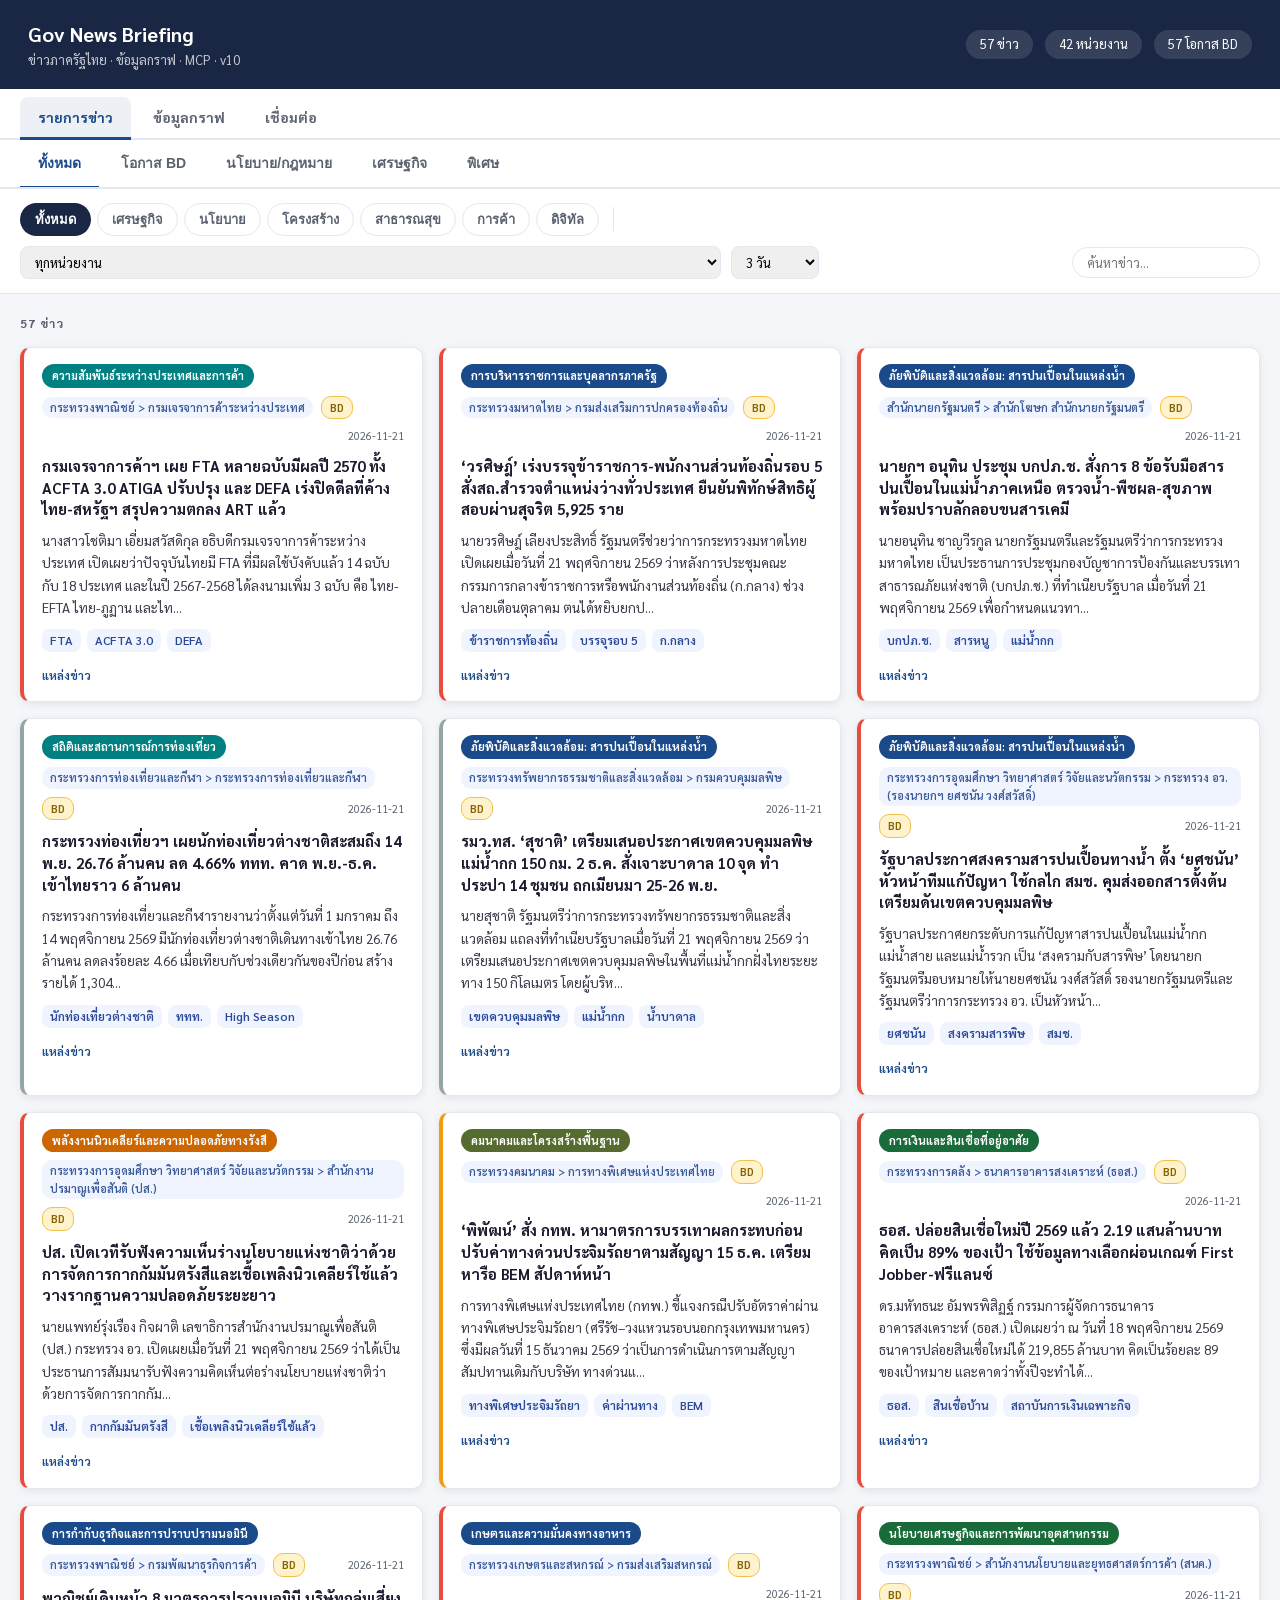
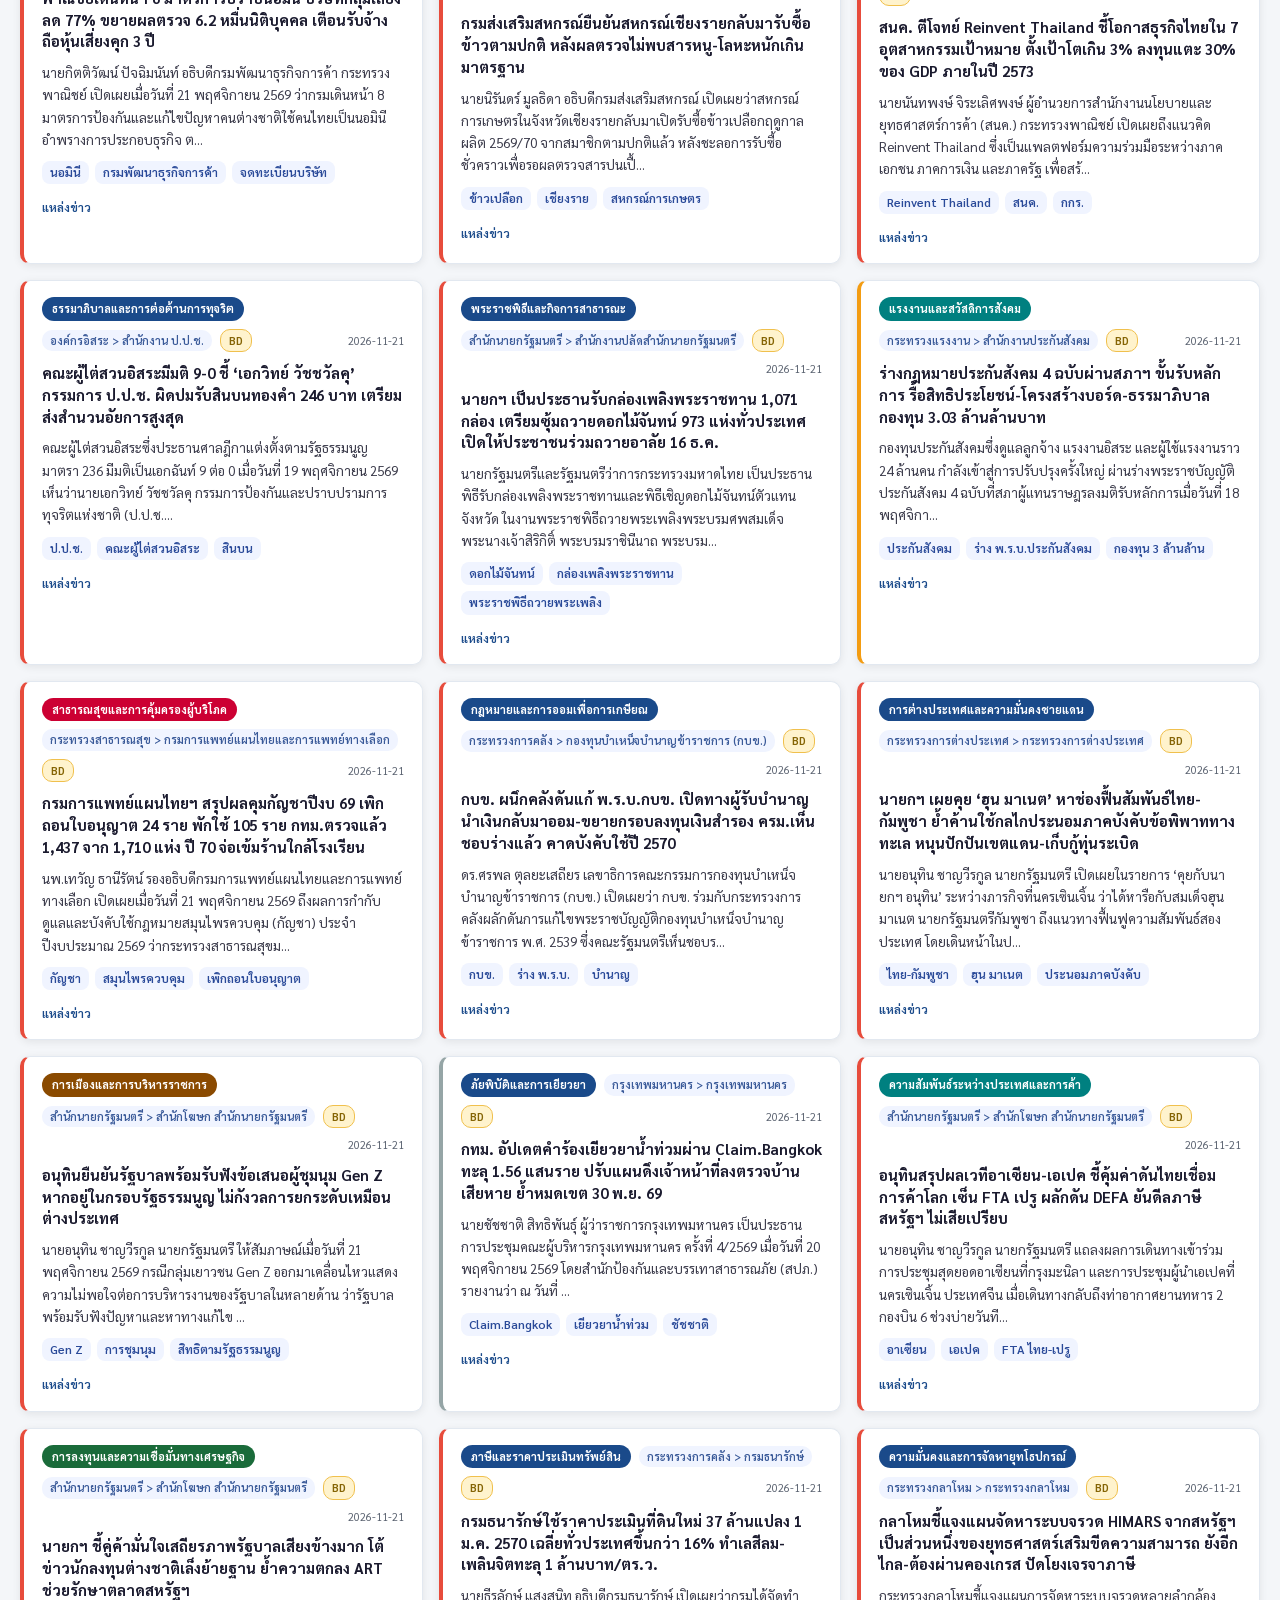
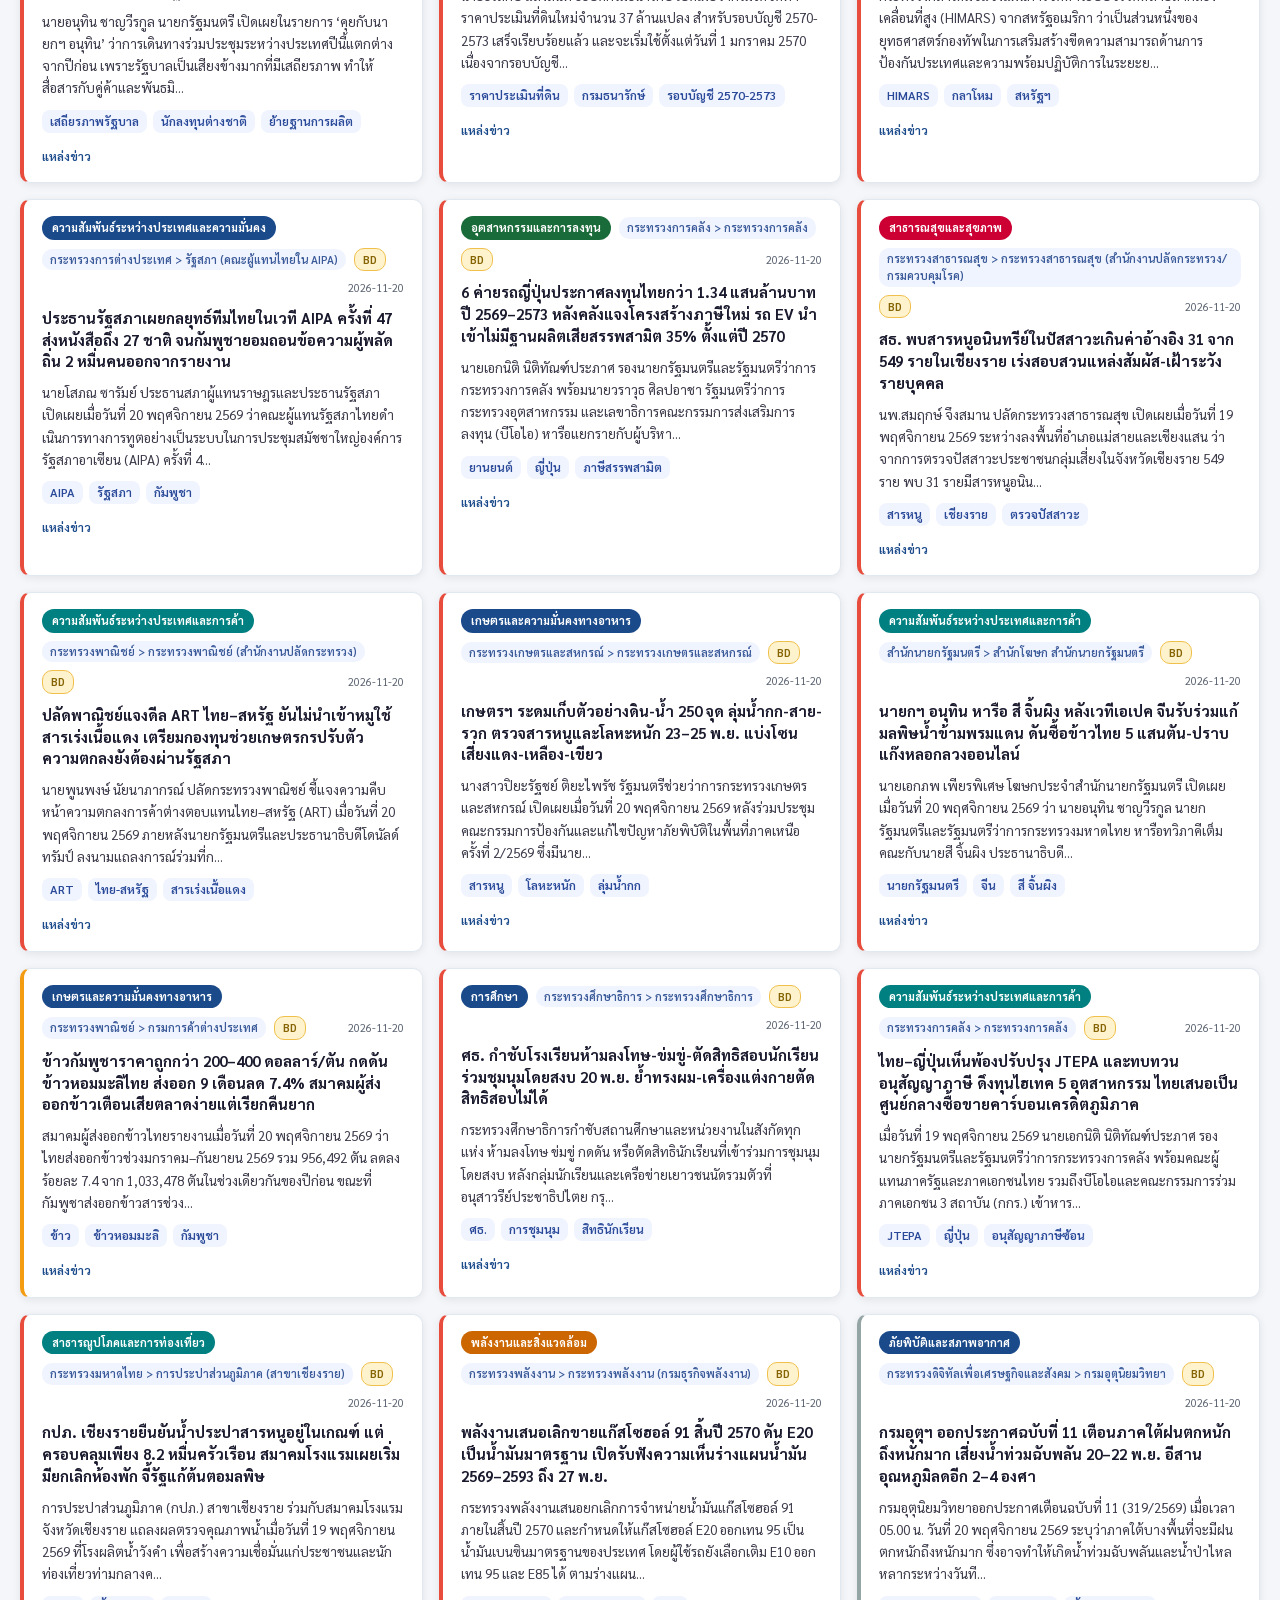
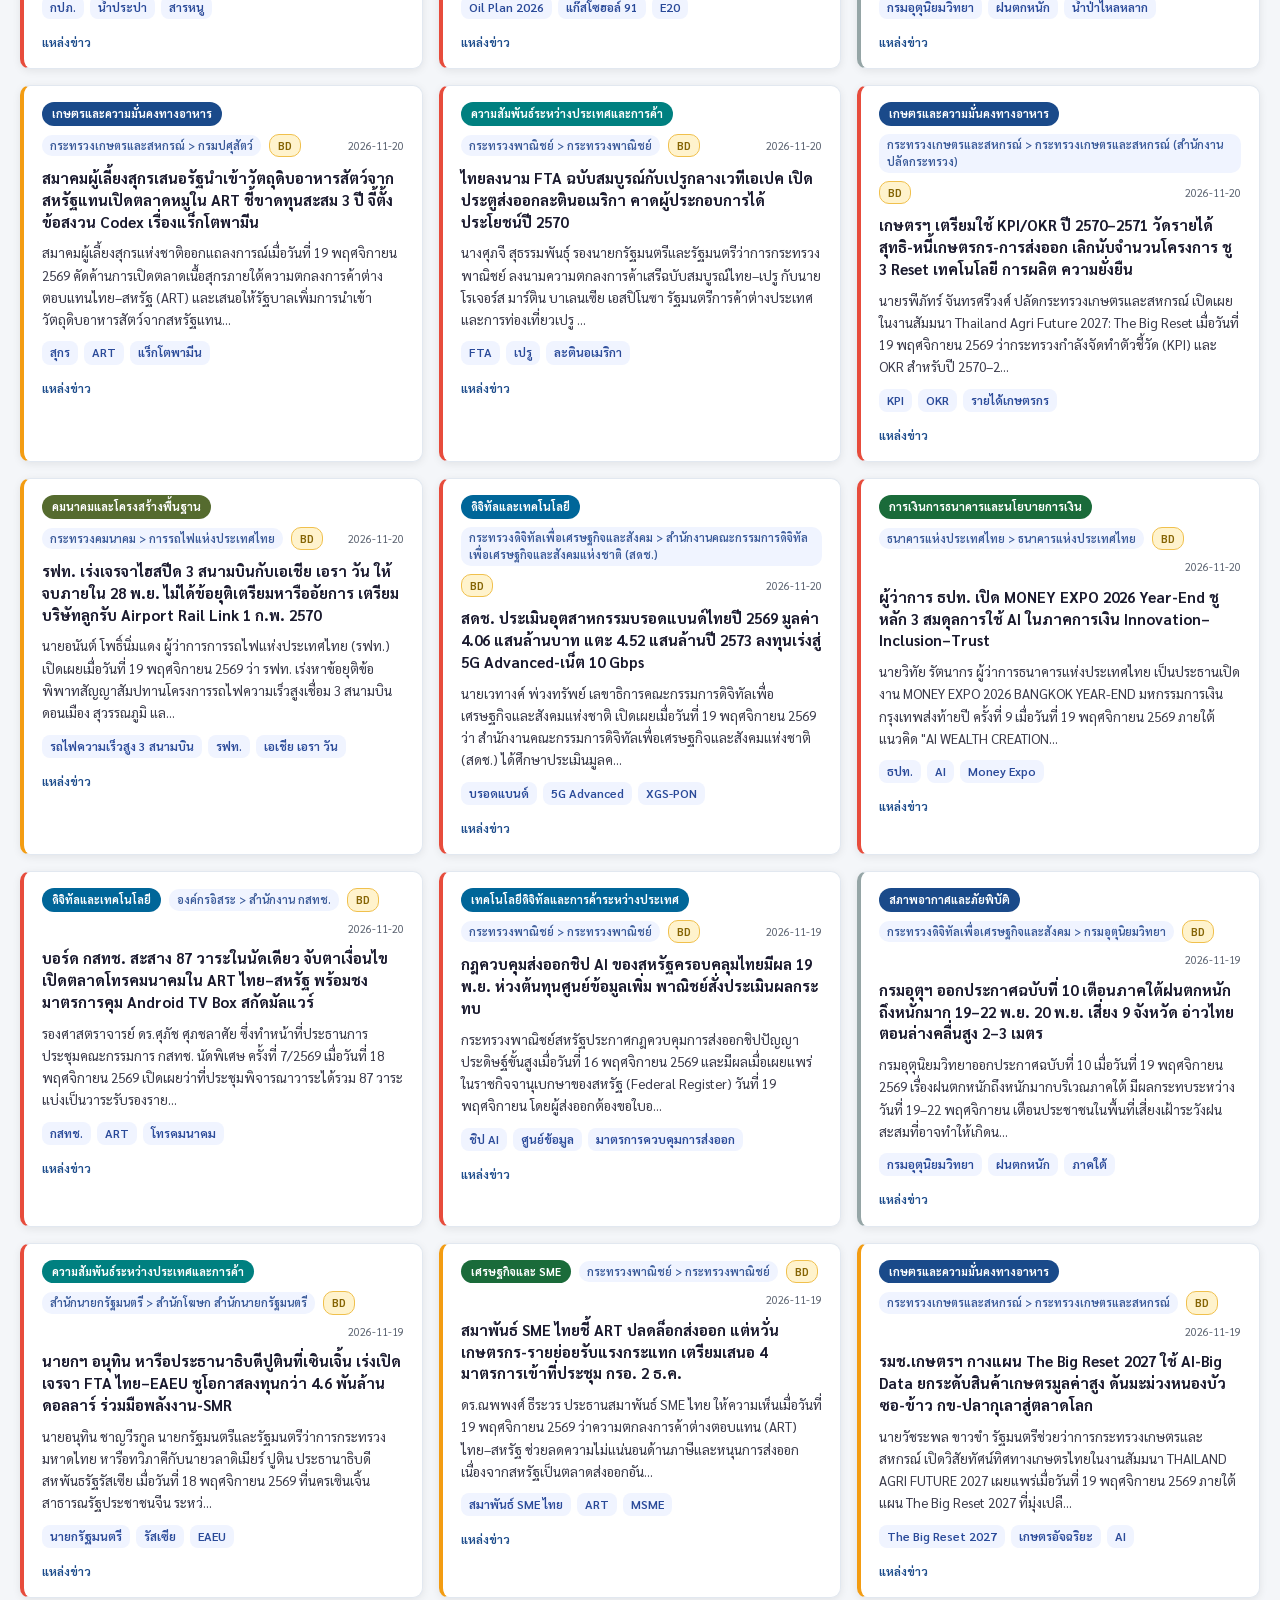
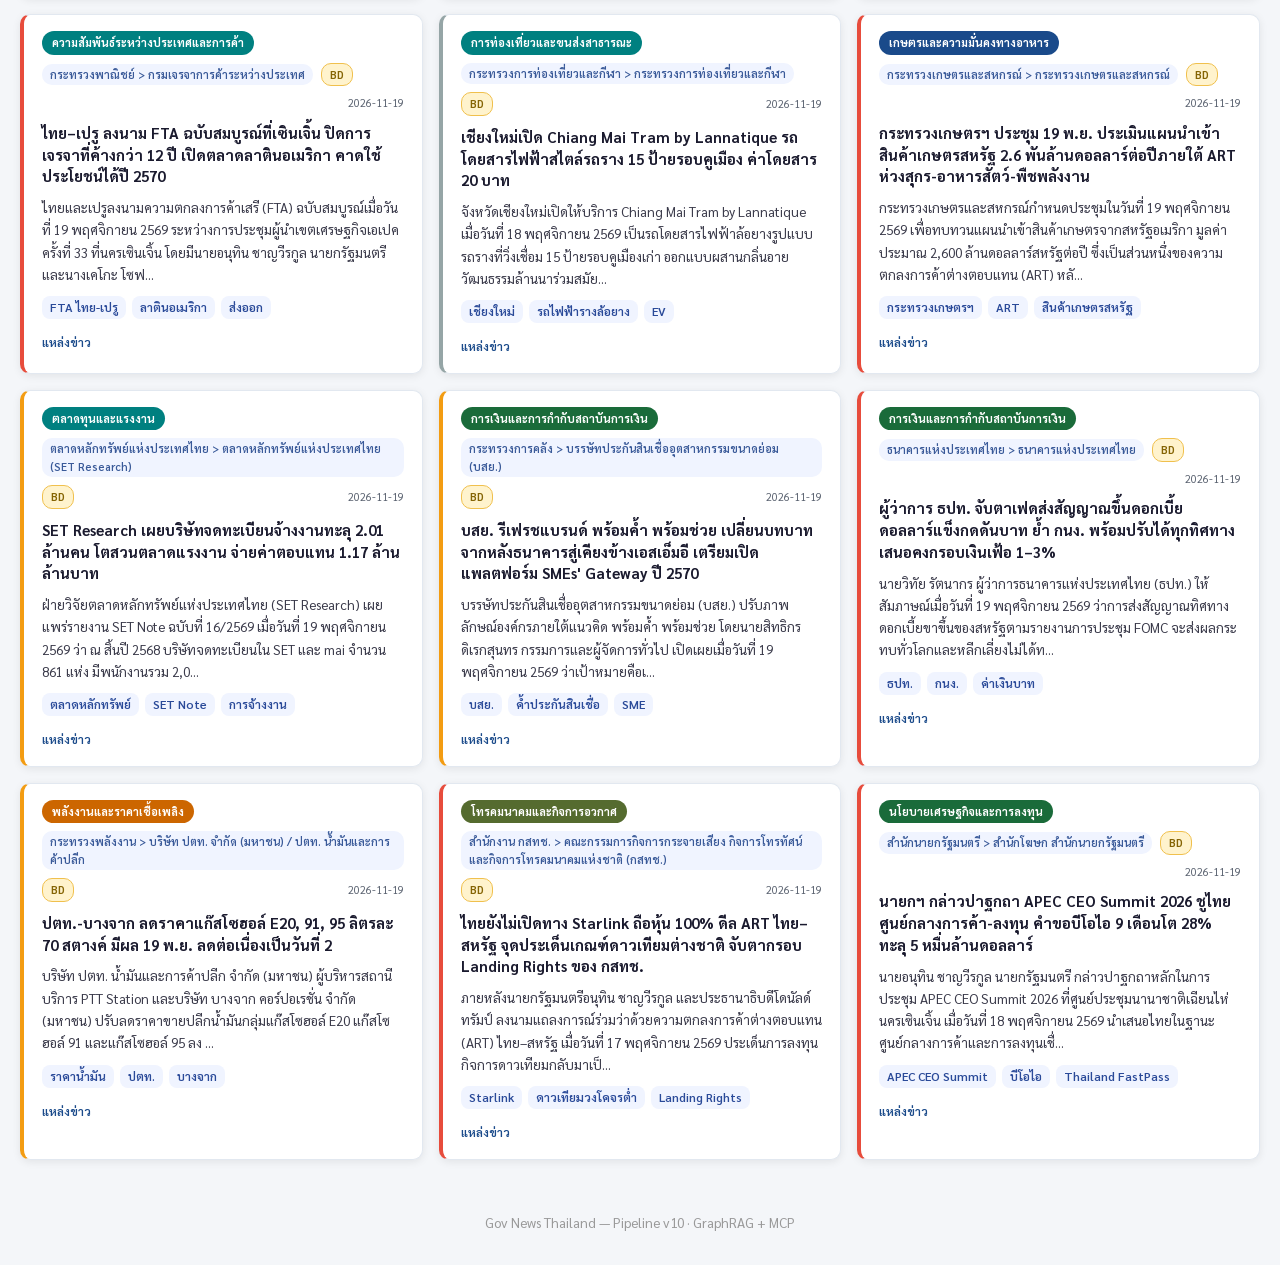
==== commit 7f913a5d: "Publish gov news 2026-11-21 + graph" ====
--- a/index.html
+++ b/index.html
@@ -158,8 +158,8 @@
       <aside class="brain-chat" aria-label="แชทถามจากกราฟ">
         <div class="brain-chat-log" id="brain-chat-log">
           <div class="brain-chat-empty" id="brain-chat-empty">
-            <p class="brain-kind">ถามจากกราฟ</p>
-            <p>เลือกตัวอย่าง หรือพิมพ์คำถามด้านล่าง</p>
+            <p class="brain-kind">ถามจากกราฟ (GraphRAG)</p>
+            <p>ค้นหลักฐานจากกราฟในเบราว์เซอร์ แล้วให้ LM Studio เล่าคำตอบ — MCP ใช้เข้าถึงคลังข่าว ไม่ใช่แชท</p>
             <div class="brain-ask-examples" id="brain-ask-examples">
               <button type="button" class="btn-ghost brain-example" data-example="0" data-mode="all">กระทรวงการคลังมีข่าวเกี่ยวกับภาษีหรือ BOI อะไรบ้างช่วงนี้</button>
               <button type="button" class="btn-ghost brain-example" data-example="1" data-mode="all">มีโอกาส BD ด้านดิจิทัลหรือ EV อะไรบ้าง</button>
@@ -186,28 +186,32 @@
   <section class="hero hero-compact">
     <p class="hero-kicker">ค่าในเบราว์เซอร์นี้เท่านั้น</p>
     <h1>เชื่อมต่อ</h1>
-    <p class="hero-lead">แชทเรียก LLM ผ่านฐาน HTTPS ถ้าเว้นว่าง หน้านี้จะอ่าน data/tunnel.json แล้วประกอบที่อยู่ LLM กับ MCP เอง</p>
+    <p class="hero-lead">ตั้งฐาน HTTPS ที่ชี้ไปอุโมงค์ RAG ร่วมเครื่องนี้ — ใช้ LM Studio ที่รันอยู่แล้ว และ MCP สำหรับเข้าถึงคลังข่าว (ไม่ใช่แชท)</p>
   </section>
   <section class="panel connect-panel">
+    <div class="connect-roles">
+      <p><strong>MCP</strong> = เครื่องมือเข้าถึงคลังข่าว (<code>list_posts</code> · <code>get_post</code> · <code>list_downloads</code>) ให้ agent/Claude ดึงข่าว — <strong>ไม่ใช่แชท</strong></p>
+      <p><strong>LLM</strong> = LM Studio บนเครื่อง (พอร์ต 1234) สำหรับเล่าคำตอบในแท็บข้อมูลกราฟ หลังค้นหลักฐานในเบราว์เซอร์แล้ว</p>
+    </div>
     <div class="connect-grid">
       <label class="brain-field">
         <span>ฐาน HTTPS (ไม่บังคับ)</span>
-        <input id="connect-public-base" type="url" placeholder="https://….ngrok-free.app" autocomplete="off" />
+        <input id="connect-public-base" type="url" placeholder="https://ai-pc-dev-rag.ngrok-free.app" autocomplete="off" />
       </label>
     </div>
     <dl class="connect-derived">
-      <div><dt>LLM</dt><dd><code id="connect-llm-url">…</code></dd></div>
-      <div><dt>MCP</dt><dd><code id="connect-mcp-url">…</code></dd></div>
+      <div><dt>LLM (LM Studio)</dt><dd><code id="connect-llm-url">…</code></dd></div>
+      <div><dt>MCP (คลังข่าว)</dt><dd><code id="connect-mcp-url">…</code></dd></div>
     </dl>
-    <p class="muted">โมเดล google/gemma-4-e2b · LLM คือ {ฐาน}/1234/v1/chat/completions · MCP คือ {ฐาน}/8787/mcp</p>
+    <p class="muted">ค่าเริ่มต้นใช้ <code>data/tunnel.json</code> · โมเดล <code>google/gemma-4-e2b</code> · LLM = {ฐาน}/1234/… · MCP ข่าว = {ฐาน}/8788/mcp</p>
     <div class="connect-actions">
       <button type="button" class="btn-ghost" id="connect-save">บันทึก</button>
-      <button type="button" class="btn-ghost" id="connect-test">ทดสอบ MCP</button>
-      <button type="button" class="btn-ghost" id="connect-test-llm">ทดสอบ LLM</button>
+      <button type="button" class="btn-ghost" id="connect-test">ทดสอบ MCP ข่าว</button>
+      <button type="button" class="btn-ghost" id="connect-test-llm">ทดสอบ LM Studio</button>
     </div>
     <p class="muted" id="connect-status" aria-live="polite"></p>
     <pre id="connect-llm-reply" class="connect-llm-reply" hidden></pre>
-    <p class="muted">ทดสอบ MCP ส่ง JSON-RPC <code>tools/list</code> — ห้ามมีเครื่องมือชื่อที่มีคำว่า graph</p>
+    <p class="muted">ทดสอบ MCP ส่ง <code>tools/list</code> ต้องเจอเครื่องมือข่าวเท่านั้น — ห้ามมีชื่อที่มีคำว่า <code>graph</code></p>
   </section>
 </section>
 
@@ -215,8 +219,8 @@
   <div class="modal-box" id="modalBox"></div>
 </div>
 <footer><p>Gov News Thailand — Pipeline v10 · GraphRAG + MCP</p></footer>
-<script src="./js/graph.js?v=20261120v10"></script>
-<script src="./js/rag.js?v=20261120v10"></script>
-<script src="./js/app.js?v=20261120v10"></script>
+<script src="./js/graph.js?v=20261121v10b"></script>
+<script src="./js/rag.js?v=20261121v10b"></script>
+<script src="./js/app.js?v=20261121v10b"></script>
 </body>
 </html>
--- a/assets/style.css
+++ b/assets/style.css
@@ -126,6 +126,9 @@
 .brain-chat-form { display:flex; gap:6px; padding:10px; border-top:1px solid var(--border); }
 .brain-chat-form input { flex:1; padding:8px 10px; border-radius:8px; border:1.5px solid var(--border); font-family:inherit; }
 .connect-panel { max-width:900px; }
+.connect-roles { background:#f4f7fb; border:1px solid var(--border); border-radius:10px; padding:12px 14px; margin-bottom:14px; font-size:13.5px; line-height:1.55; color:#2a2a3a; }
+.connect-roles p { margin:0 0 8px; }
+.connect-roles p:last-child { margin:0; }
 .connect-grid { display:grid; gap:12px; }
 .connect-derived { display:grid; gap:8px; margin:14px 0; }
 .connect-derived dt { font-size:12px; font-weight:700; color:var(--text-sub); }
